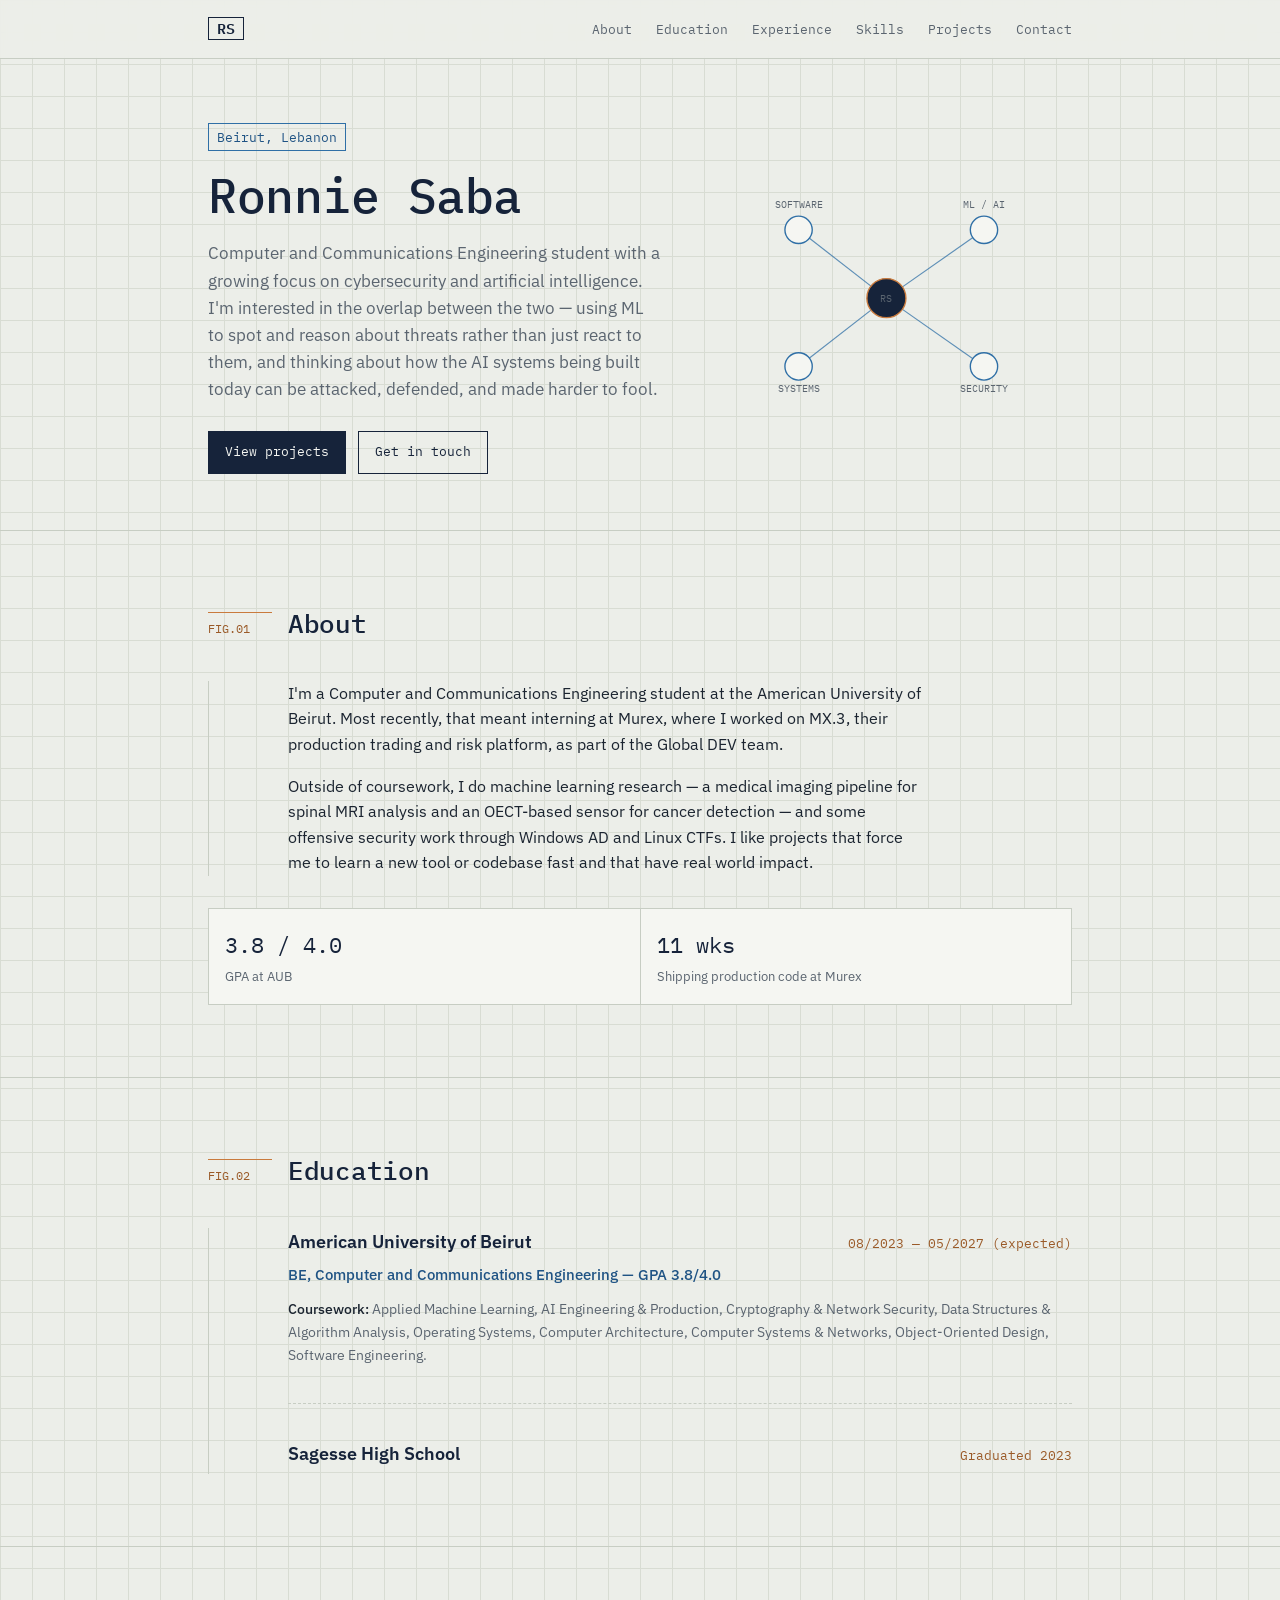
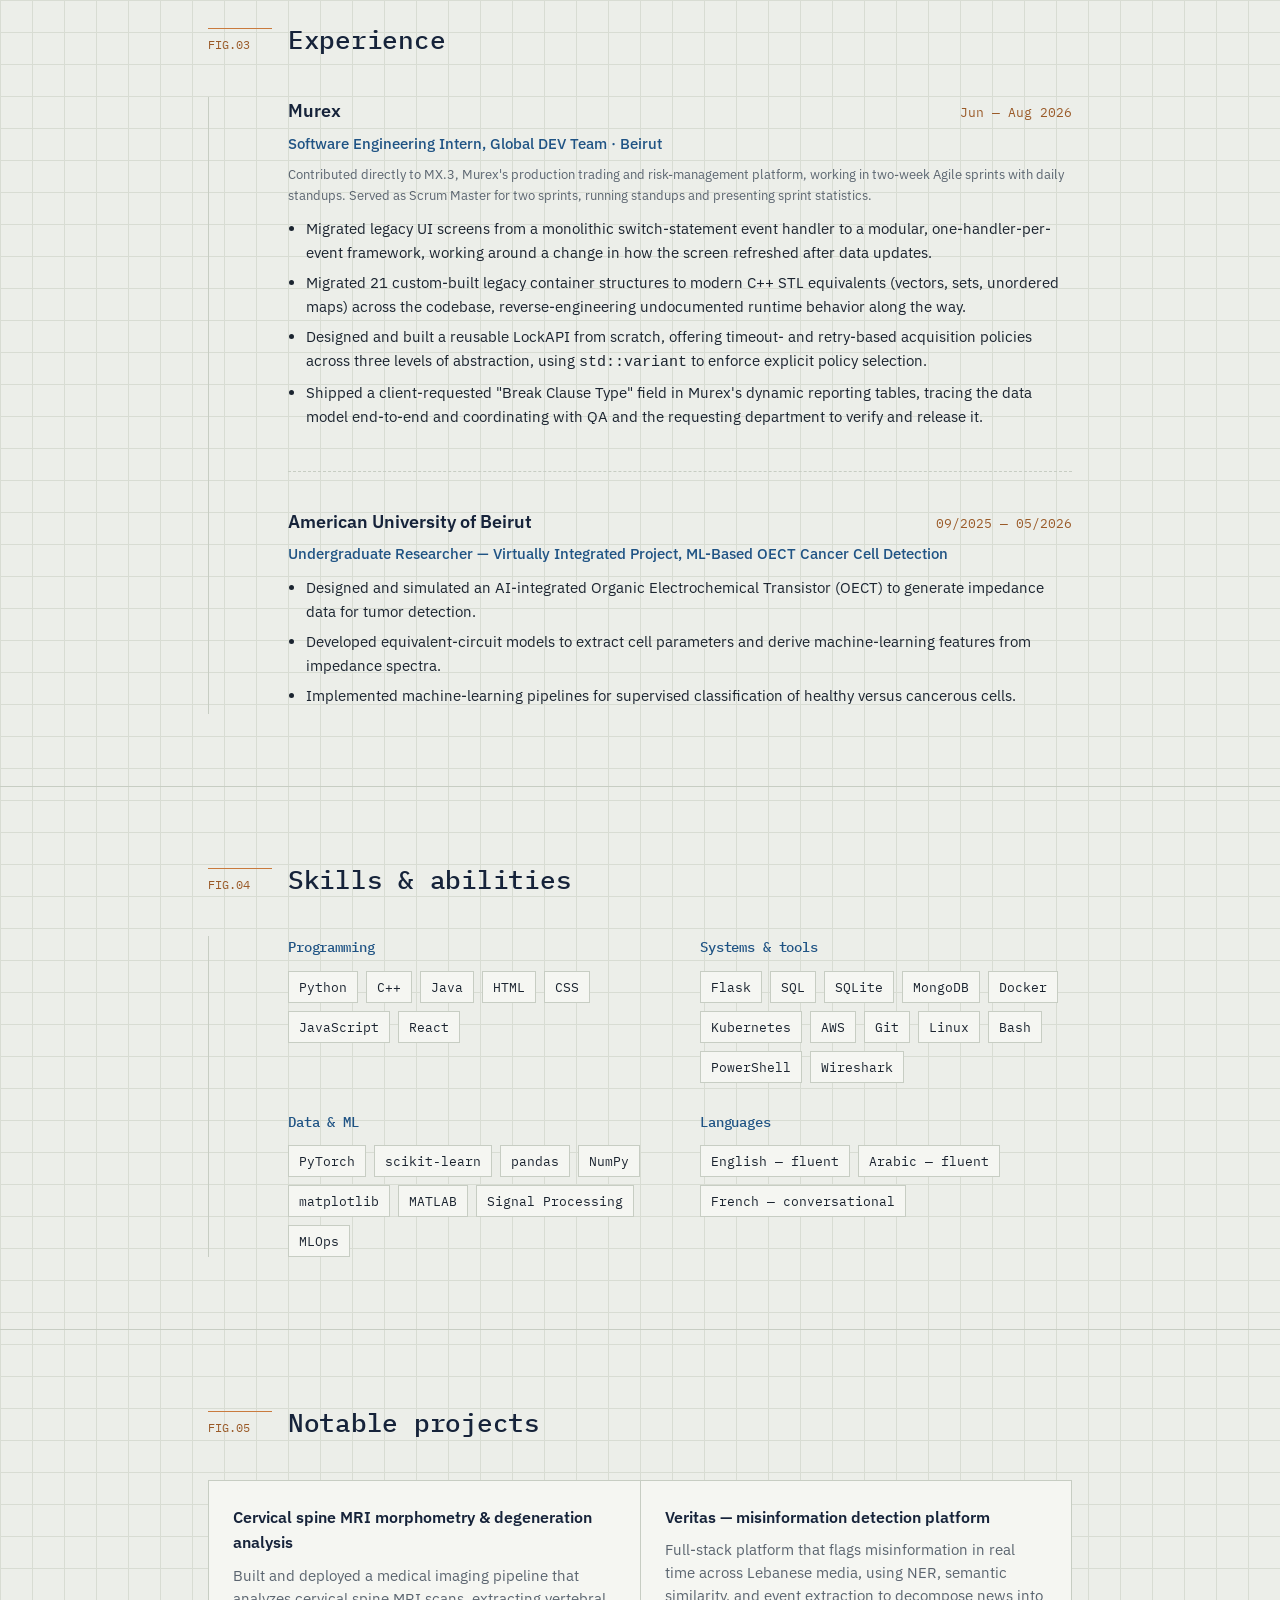
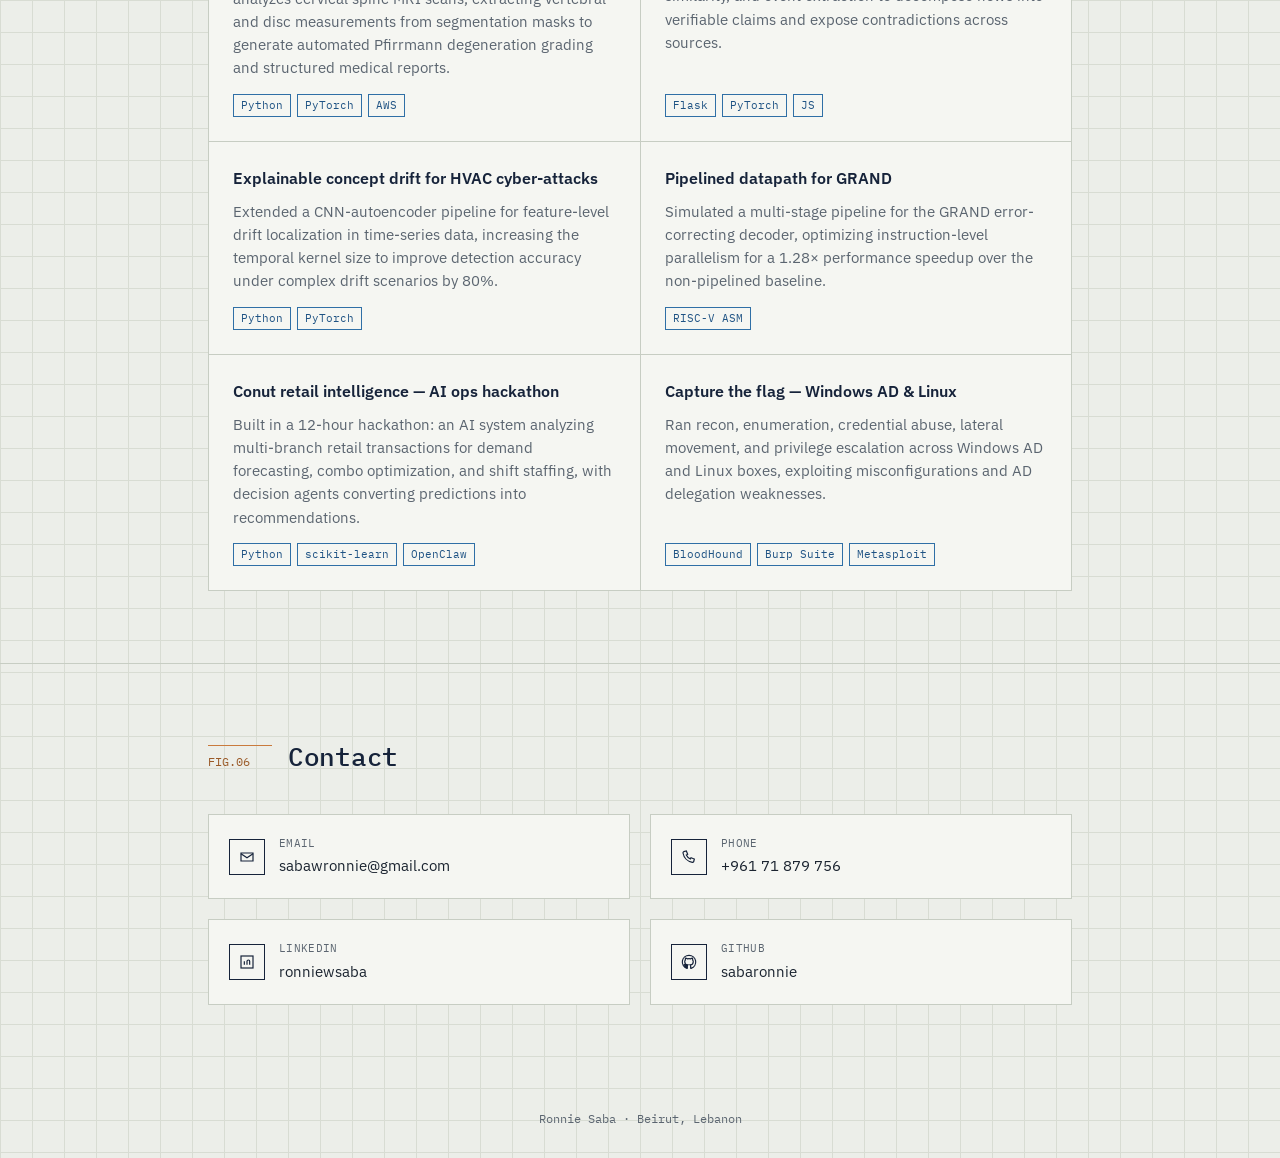
==== index.html @ cb0e7a4f "Add files via upload" ====
<!DOCTYPE html>
<html lang="en">
<head>
<meta charset="UTF-8">
<meta name="viewport" content="width=device-width, initial-scale=1.0">
<title>Ronnie Saba — Portfolio</title>
<link rel="preconnect" href="https://fonts.googleapis.com">
<link rel="preconnect" href="https://fonts.gstatic.com" crossorigin>
<link href="https://fonts.googleapis.com/css2?family=IBM+Plex+Mono:wght@400;500;600&family=IBM+Plex+Sans:wght@400;500;600&display=swap" rel="stylesheet">
<style>
  :root{
    --ink:#16233A;
    --ink-soft:#2C3A52;
    --paper:#ECEEE9;
    --paper-raised:#F5F6F2;
    --line:#C7CDC3;
    --line-soft:#D8DCD3;
    --blue:#2F6FA6;
    --blue-deep:#1F5384;
    --copper:#C97A3D;
    --copper-deep:#9A5A28;
    --text:#1B2430;
    --text-soft:#5B6570;
    --mono:'IBM Plex Mono', ui-monospace, monospace;
    --sans:'IBM Plex Sans', system-ui, sans-serif;
    --maxw:920px;
  }

  *{box-sizing:border-box;}
  html{scroll-behavior:smooth;}
  body{
    margin:0;
    background:var(--paper);
    background-image:
      linear-gradient(var(--line-soft) 1px, transparent 1px),
      linear-gradient(90deg, var(--line-soft) 1px, transparent 1px);
    background-size:32px 32px;
    color:var(--text);
    font-family:var(--sans);
    line-height:1.6;
    -webkit-font-smoothing:antialiased;
  }

  ::selection{ background:var(--copper); color:#fff; }

  a{ color:var(--blue-deep); }

  h1,h2,h3{
    font-family:var(--mono);
    font-weight:500;
    color:var(--ink);
    margin:0;
    letter-spacing:-0.01em;
  }

  p{ margin:0; color:var(--text); }

  .wrap{
    max-width:var(--maxw);
    margin:0 auto;
    padding:0 28px;
  }

  /* ---------- nav ---------- */
  nav{
    position:sticky; top:0; z-index:50;
    background:rgba(236,238,233,0.92);
    backdrop-filter:blur(6px);
    border-bottom:1px solid var(--line);
  }
  .nav-inner{
    max-width:var(--maxw);
    margin:0 auto;
    padding:16px 28px;
    display:flex;
    align-items:center;
    justify-content:space-between;
  }
  .nav-mark{
    font-family:var(--mono);
    font-weight:600;
    font-size:15px;
    color:var(--ink);
    text-decoration:none;
    border:1px solid var(--ink);
    padding:3px 8px;
    line-height:1;
  }
  .nav-links{
    display:flex;
    gap:24px;
    list-style:none;
    margin:0; padding:0;
  }
  .nav-links a{
    font-family:var(--mono);
    font-size:13px;
    text-decoration:none;
    color:var(--text-soft);
    transition:color .15s ease;
  }
  .nav-links a:hover{ color:var(--blue-deep); }
  .nav-toggle{ display:none; }

  @media (max-width:640px){
    .nav-links{ gap:14px; }
    .nav-links a{ font-size:12px; }
  }

  /* ---------- section scaffolding ---------- */
  section{
    padding:72px 0;
    border-bottom:1px solid var(--line);
    position:relative;
  }
  section:last-of-type{ border-bottom:none; }

  .section-head{
    display:grid;
    grid-template-columns:64px 1fr;
    gap:16px;
    align-items:baseline;
    margin-bottom:36px;
  }
  .section-ref{
    font-family:var(--mono);
    font-size:12px;
    color:var(--copper-deep);
    border-top:1px solid var(--copper);
    padding-top:6px;
  }
  .section-title{
    font-size:26px;
  }
  @media (max-width:600px){
    .section-head{ grid-template-columns:44px 1fr; }
    .section-title{ font-size:22px; }
  }

  .body-col{
    display:grid;
    grid-template-columns:64px 1fr;
    gap:16px;
  }
  @media (max-width:600px){
    .body-col{ grid-template-columns:44px 1fr; }
  }
  .body-col > .rail{
    border-left:1px solid var(--line);
    height:100%;
  }

  /* ---------- hero ---------- */
  .hero{
    padding:64px 0 56px;
    border-bottom:1px solid var(--line);
  }
  .hero-grid{
    display:grid;
    grid-template-columns:1.1fr 0.9fr;
    gap:40px;
    align-items:center;
  }
  @media (max-width:760px){
    .hero-grid{ grid-template-columns:1fr; }
    .hero-diagram{ order:-1; }
  }
  .eyebrow-tag{
    font-family:var(--mono);
    font-size:12.5px;
    color:var(--blue-deep);
    display:inline-block;
    border:1px solid var(--blue);
    padding:3px 8px;
    margin-bottom:18px;
  }
  .hero h1{
    font-size:clamp(32px, 5vw, 48px);
    line-height:1.12;
    margin-bottom:18px;
  }
  .hero h1 span{ color:var(--blue-deep); }
  .hero-lede{
    font-size:17px;
    color:var(--text-soft);
    max-width:46ch;
    margin-bottom:28px;
  }
  .hero-actions{
    display:flex;
    gap:12px;
    flex-wrap:wrap;
  }
  .btn{
    font-family:var(--mono);
    font-size:13px;
    text-decoration:none;
    padding:10px 16px;
    border:1px solid var(--ink);
    color:var(--ink);
    display:inline-block;
    transition:background .15s ease, color .15s ease;
  }
  .btn.primary{
    background:var(--ink);
    color:var(--paper-raised);
  }
  .btn.primary:hover{ background:var(--blue-deep); border-color:var(--blue-deep); }
  .btn:not(.primary):hover{ background:var(--ink); color:var(--paper-raised); }

  .hero-diagram{ width:100%; }
  .hero-diagram svg{ width:100%; height:auto; display:block; }

  .node-label{
    font-family:var(--mono);
    font-size:10.5px;
    fill:var(--text-soft);
  }
  .node-dot{ fill:var(--paper-raised); stroke:var(--blue); stroke-width:1.4; }
  .node-dot.core{ stroke:var(--copper); fill:var(--ink); }
  .wire{
    fill:none; stroke:var(--blue); stroke-width:1.2; opacity:.75;
    stroke-dasharray:220; stroke-dashoffset:220;
    animation:draw 1.6s ease forwards;
  }
  .wire:nth-of-type(2){ animation-delay:.15s; }
  .wire:nth-of-type(3){ animation-delay:.3s; }
  .wire:nth-of-type(4){ animation-delay:.45s; }
  @keyframes draw{ to{ stroke-dashoffset:0; } }
  @media (prefers-reduced-motion: reduce){
    .wire{ animation:none; stroke-dashoffset:0; }
  }

  /* ---------- about ---------- */
  .about-text{ max-width:64ch; }
  .about-text p + p{ margin-top:16px; }
  .about-text p{ font-size:16px; }
  .stat-strip{
    display:grid;
    grid-template-columns:repeat(2, 1fr);
    gap:1px;
    background:var(--line);
    border:1px solid var(--line);
    margin-top:32px;
  }
  .stat{
    background:var(--paper-raised);
    padding:18px 16px;
  }
  .stat-num{
    font-family:var(--mono);
    font-size:22px;
    color:var(--ink);
  }
  .stat-label{
    font-size:12.5px;
    color:var(--text-soft);
    margin-top:4px;
  }
  @media (max-width:560px){
    .stat-strip{ grid-template-columns:1fr; }
  }

  /* ---------- education / experience timeline ---------- */
  .entry{
    padding-bottom:36px;
    margin-bottom:36px;
    border-bottom:1px dashed var(--line);
  }
  .entry:last-child{ border-bottom:none; margin-bottom:0; padding-bottom:0; }
  .entry-top{
    display:flex;
    justify-content:space-between;
    align-items:baseline;
    gap:16px;
    flex-wrap:wrap;
    margin-bottom:6px;
  }
  .entry-org{ font-size:18px; font-weight:600; color:var(--ink); font-family:var(--sans); }
  .entry-date{
    font-family:var(--mono);
    font-size:12.5px;
    color:var(--copper-deep);
    white-space:nowrap;
  }
  .entry-role{
    font-size:14.5px;
    color:var(--blue-deep);
    margin-bottom:10px;
    font-weight:500;
  }
  .entry ul{
    margin:10px 0 0;
    padding-left:18px;
    color:var(--text);
  }
  .entry li{ margin-bottom:6px; font-size:15px; }
  .entry-meta{
    font-size:13px;
    color:var(--text-soft);
    margin-top:4px;
  }
  .coursework{
    margin-top:12px;
    font-size:13.5px;
    color:var(--text-soft);
    line-height:1.7;
  }
  .coursework b{ color:var(--text); font-weight:500; }

  /* ---------- skills ---------- */
  .skills-grid{
    display:grid;
    grid-template-columns:repeat(2, 1fr);
    gap:28px 40px;
  }
  @media (max-width:600px){ .skills-grid{ grid-template-columns:1fr; } }
  .skill-group h3{
    font-size:14px;
    color:var(--blue-deep);
    margin-bottom:12px;
    font-weight:500;
  }
  .chip-row{
    display:flex;
    flex-wrap:wrap;
    gap:8px;
  }
  .chip{
    font-family:var(--mono);
    font-size:12.5px;
    padding:5px 10px;
    border:1px solid var(--line);
    background:var(--paper-raised);
    color:var(--text);
  }

  /* ---------- projects ---------- */
  .proj-grid{
    display:grid;
    grid-template-columns:repeat(2, 1fr);
    gap:1px;
    background:var(--line);
    border:1px solid var(--line);
  }
  @media (max-width:700px){ .proj-grid{ grid-template-columns:1fr; } }
  .proj-card{
    background:var(--paper-raised);
    padding:24px;
    display:flex;
    flex-direction:column;
  }
  .proj-title{
    font-size:16px;
    font-weight:600;
    color:var(--ink);
    margin-bottom:8px;
  }
  .proj-desc{
    font-size:14.5px;
    color:var(--text-soft);
    flex:1;
    margin-bottom:14px;
  }
  .proj-tags{
    display:flex;
    flex-wrap:wrap;
    gap:6px;
  }
  .proj-tag{
    font-family:var(--mono);
    font-size:11px;
    color:var(--blue-deep);
    border:1px solid var(--blue);
    padding:2px 7px;
  }

  /* ---------- contact ---------- */
  .contact-grid{
    display:grid;
    grid-template-columns:1fr 1fr;
    gap:20px;
  }
  @media (max-width:600px){ .contact-grid{ grid-template-columns:1fr; } }
  .contact-card{
    border:1px solid var(--line);
    background:var(--paper-raised);
    padding:20px;
    display:flex;
    align-items:center;
    gap:14px;
    text-decoration:none;
    color:var(--text);
    transition:border-color .15s ease;
  }
  .contact-card:hover{ border-color:var(--blue); }
  .contact-icon{
    width:36px; height:36px;
    flex-shrink:0;
    display:flex; align-items:center; justify-content:center;
    border:1px solid var(--ink);
    color:var(--ink);
  }
  .contact-label{
    font-family:var(--mono);
    font-size:11px;
    color:var(--text-soft);
    text-transform:uppercase;
    letter-spacing:.03em;
  }
  .contact-value{ font-size:15px; margin-top:2px; }

  footer{
    padding:32px 0;
    text-align:center;
  }
  footer p{
    font-family:var(--mono);
    font-size:12px;
    color:var(--text-soft);
  }
</style>
</head>
<body>

<nav>
  <div class="nav-inner">
    <a href="#top" class="nav-mark">RS</a>
    <ul class="nav-links">
      <li><a href="#about">About</a></li>
      <li><a href="#education">Education</a></li>
      <li><a href="#experience">Experience</a></li>
      <li><a href="#skills">Skills</a></li>
      <li><a href="#projects">Projects</a></li>
      <li><a href="#contact">Contact</a></li>
    </ul>
  </div>
</nav>

<div id="top"></div>

<header class="hero">
  <div class="wrap hero-grid">
    <div>
      <span class="eyebrow-tag">Beirut, Lebanon</span>
      <h1>Ronnie Saba</h1>
      <p class="hero-lede">Computer and Communications Engineering student with a growing focus on cybersecurity and artificial intelligence. I'm interested in the overlap between the two — using ML to spot and reason about threats rather than just react to them, and thinking about how the AI systems being built today can be attacked, defended, and made harder to fool.</p>
      <div class="hero-actions">
        <a href="#projects" class="btn primary">View projects</a>
        <a href="#contact" class="btn">Get in touch</a>
      </div>
    </div>
    <div class="hero-diagram">
      <svg viewBox="0 0 380 320" role="img" aria-label="Schematic diagram connecting Ronnie's core disciplines: software, systems, machine learning, and security">
        <path class="wire" d="M190,160 L100,90"/>
        <path class="wire" d="M190,160 L290,90"/>
        <path class="wire" d="M190,160 L100,230"/>
        <path class="wire" d="M190,160 L290,230"/>
        <circle class="node-dot core" cx="190" cy="160" r="20"/>
        <text x="190" y="164" text-anchor="middle" class="node-label" fill="#F5F6F2" font-size="11">RS</text>
        <circle class="node-dot" cx="100" cy="90" r="14"/>
        <text x="100" y="68" text-anchor="middle" class="node-label">SOFTWARE</text>
        <circle class="node-dot" cx="290" cy="90" r="14"/>
        <text x="290" y="68" text-anchor="middle" class="node-label">ML / AI</text>
        <circle class="node-dot" cx="100" cy="230" r="14"/>
        <text x="100" y="256" text-anchor="middle" class="node-label">SYSTEMS</text>
        <circle class="node-dot" cx="290" cy="230" r="14"/>
        <text x="290" y="256" text-anchor="middle" class="node-label">SECURITY</text>
      </svg>
    </div>
  </div>
</header>

<section id="about">
  <div class="wrap">
    <div class="section-head">
      <span class="section-ref">FIG.01</span>
      <h2 class="section-title">About</h2>
    </div>
    <div class="body-col">
      <div class="rail"></div>
      <div class="about-text">
        <p>I'm a Computer and Communications Engineering student at the American University of Beirut. Most recently, that meant interning at Murex, where I worked on MX.3, their production trading and risk platform, as part of the Global DEV team.</p>
        <p>Outside of coursework, I do machine learning research — a medical imaging pipeline for spinal MRI analysis and an OECT-based sensor for cancer detection — and some offensive security work through Windows AD and Linux CTFs. I like projects that force me to learn a new tool or codebase fast and that have real world impact.</p>
      </div>
    </div>
    <div class="stat-strip">
      <div class="stat">
        <div class="stat-num">3.8 / 4.0</div>
        <div class="stat-label">GPA at AUB</div>
      </div>
      <div class="stat">
        <div class="stat-num">11 wks</div>
        <div class="stat-label">Shipping production code at Murex</div>
      </div>
    </div>
  </div>
</section>

<section id="education">
  <div class="wrap">
    <div class="section-head">
      <span class="section-ref">FIG.02</span>
      <h2 class="section-title">Education</h2>
    </div>
    <div class="body-col">
      <div class="rail"></div>
      <div>
        <div class="entry">
          <div class="entry-top">
            <span class="entry-org">American University of Beirut</span>
            <span class="entry-date">08/2023 — 05/2027 (expected)</span>
          </div>
          <div class="entry-role">BE, Computer and Communications Engineering — GPA 3.8/4.0</div>
          <div class="coursework"><b>Coursework:</b> Applied Machine Learning, AI Engineering &amp; Production, Cryptography &amp; Network Security, Data Structures &amp; Algorithm Analysis, Operating Systems, Computer Architecture, Computer Systems &amp; Networks, Object-Oriented Design, Software Engineering.</div>
        </div>
        <div class="entry">
          <div class="entry-top">
            <span class="entry-org">Sagesse High School</span>
            <span class="entry-date">Graduated 2023</span>
          </div>
        </div>
      </div>
    </div>
  </div>
</section>

<section id="experience">
  <div class="wrap">
    <div class="section-head">
      <span class="section-ref">FIG.03</span>
      <h2 class="section-title">Experience</h2>
    </div>
    <div class="body-col">
      <div class="rail"></div>
      <div>

        <div class="entry">
          <div class="entry-top">
            <span class="entry-org">Murex</span>
            <span class="entry-date">Jun — Aug 2026</span>
          </div>
          <div class="entry-role">Software Engineering Intern, Global DEV Team · Beirut</div>
          <p class="entry-meta">Contributed directly to MX.3, Murex's production trading and risk-management platform, working in two-week Agile sprints with daily standups. Served as Scrum Master for two sprints, running standups and presenting sprint statistics.</p>
          <ul>
            <li>Migrated legacy UI screens from a monolithic switch-statement event handler to a modular, one-handler-per-event framework, working around a change in how the screen refreshed after data updates.</li>
            <li>Migrated 21 custom-built legacy container structures to modern C++ STL equivalents (vectors, sets, unordered maps) across the codebase, reverse-engineering undocumented runtime behavior along the way.</li>
            <li>Designed and built a reusable LockAPI from scratch, offering timeout- and retry-based acquisition policies across three levels of abstraction, using <code>std::variant</code> to enforce explicit policy selection.</li>
            <li>Shipped a client-requested "Break Clause Type" field in Murex's dynamic reporting tables, tracing the data model end-to-end and coordinating with QA and the requesting department to verify and release it.</li>
          </ul>
        </div>

        <div class="entry">
          <div class="entry-top">
            <span class="entry-org">American University of Beirut</span>
            <span class="entry-date">09/2025 — 05/2026</span>
          </div>
          <div class="entry-role">Undergraduate Researcher — Virtually Integrated Project, ML-Based OECT Cancer Cell Detection</div>
          <ul>
            <li>Designed and simulated an AI-integrated Organic Electrochemical Transistor (OECT) to generate impedance data for tumor detection.</li>
            <li>Developed equivalent-circuit models to extract cell parameters and derive machine-learning features from impedance spectra.</li>
            <li>Implemented machine-learning pipelines for supervised classification of healthy versus cancerous cells.</li>
          </ul>
        </div>

      </div>
    </div>
  </div>
</section>

<section id="skills">
  <div class="wrap">
    <div class="section-head">
      <span class="section-ref">FIG.04</span>
      <h2 class="section-title">Skills &amp; abilities</h2>
    </div>
    <div class="body-col">
      <div class="rail"></div>
      <div class="skills-grid">
        <div class="skill-group">
          <h3>Programming</h3>
          <div class="chip-row">
            <span class="chip">Python</span><span class="chip">C++</span><span class="chip">Java</span>
            <span class="chip">HTML</span><span class="chip">CSS</span><span class="chip">JavaScript</span><span class="chip">React</span>
          </div>
        </div>
        <div class="skill-group">
          <h3>Systems &amp; tools</h3>
          <div class="chip-row">
            <span class="chip">Flask</span><span class="chip">SQL</span><span class="chip">SQLite</span><span class="chip">MongoDB</span>
            <span class="chip">Docker</span><span class="chip">Kubernetes</span><span class="chip">AWS</span><span class="chip">Git</span>
            <span class="chip">Linux</span><span class="chip">Bash</span><span class="chip">PowerShell</span><span class="chip">Wireshark</span>
          </div>
        </div>
        <div class="skill-group">
          <h3>Data &amp; ML</h3>
          <div class="chip-row">
            <span class="chip">PyTorch</span><span class="chip">scikit-learn</span><span class="chip">pandas</span>
            <span class="chip">NumPy</span><span class="chip">matplotlib</span><span class="chip">MATLAB</span>
            <span class="chip">Signal Processing</span><span class="chip">MLOps</span>
          </div>
        </div>
        <div class="skill-group">
          <h3>Languages</h3>
          <div class="chip-row">
            <span class="chip">English — fluent</span><span class="chip">Arabic — fluent</span><span class="chip">French — conversational</span>
          </div>
        </div>
      </div>
    </div>
  </div>
</section>

<section id="projects">
  <div class="wrap">
    <div class="section-head">
      <span class="section-ref">FIG.05</span>
      <h2 class="section-title">Notable projects</h2>
    </div>
    <div class="proj-grid">
      <div class="proj-card">
        <div class="proj-title">Cervical spine MRI morphometry &amp; degeneration analysis</div>
        <p class="proj-desc">Built and deployed a medical imaging pipeline that analyzes cervical spine MRI scans, extracting vertebral and disc measurements from segmentation masks to generate automated Pfirrmann degeneration grading and structured medical reports.</p>
        <div class="proj-tags"><span class="proj-tag">Python</span><span class="proj-tag">PyTorch</span><span class="proj-tag">AWS</span></div>
      </div>
      <div class="proj-card">
        <div class="proj-title">Veritas — misinformation detection platform</div>
        <p class="proj-desc">Full-stack platform that flags misinformation in real time across Lebanese media, using NER, semantic similarity, and event extraction to decompose news into verifiable claims and expose contradictions across sources.</p>
        <div class="proj-tags"><span class="proj-tag">Flask</span><span class="proj-tag">PyTorch</span><span class="proj-tag">JS</span></div>
      </div>
      <div class="proj-card">
        <div class="proj-title">Explainable concept drift for HVAC cyber-attacks</div>
        <p class="proj-desc">Extended a CNN-autoencoder pipeline for feature-level drift localization in time-series data, increasing the temporal kernel size to improve detection accuracy under complex drift scenarios by 80%.</p>
        <div class="proj-tags"><span class="proj-tag">Python</span><span class="proj-tag">PyTorch</span></div>
      </div>
      <div class="proj-card">
        <div class="proj-title">Pipelined datapath for GRAND</div>
        <p class="proj-desc">Simulated a multi-stage pipeline for the GRAND error-correcting decoder, optimizing instruction-level parallelism for a 1.28× performance speedup over the non-pipelined baseline.</p>
        <div class="proj-tags"><span class="proj-tag">RISC-V ASM</span></div>
      </div>
      <div class="proj-card">
        <div class="proj-title">Conut retail intelligence — AI ops hackathon</div>
        <p class="proj-desc">Built in a 12-hour hackathon: an AI system analyzing multi-branch retail transactions for demand forecasting, combo optimization, and shift staffing, with decision agents converting predictions into recommendations.</p>
        <div class="proj-tags"><span class="proj-tag">Python</span><span class="proj-tag">scikit-learn</span><span class="proj-tag">OpenClaw</span></div>
      </div>
      <div class="proj-card">
        <div class="proj-title">Capture the flag — Windows AD &amp; Linux</div>
        <p class="proj-desc">Ran recon, enumeration, credential abuse, lateral movement, and privilege escalation across Windows AD and Linux boxes, exploiting misconfigurations and AD delegation weaknesses.</p>
        <div class="proj-tags"><span class="proj-tag">BloodHound</span><span class="proj-tag">Burp Suite</span><span class="proj-tag">Metasploit</span></div>
      </div>
    </div>
  </div>
</section>

<section id="contact">
  <div class="wrap">
    <div class="section-head">
      <span class="section-ref">FIG.06</span>
      <h2 class="section-title">Contact</h2>
    </div>
    <div class="contact-grid">
      <a class="contact-card" href="mailto:sabawronnie@gmail.com">
        <div class="contact-icon">
          <svg width="16" height="16" viewBox="0 0 24 24" fill="none" stroke="currentColor" stroke-width="1.8"><path d="M3 6h18v12H3z"/><path d="M3 7l9 6 9-6"/></svg>
        </div>
        <div>
          <div class="contact-label">Email</div>
          <div class="contact-value">sabawronnie@gmail.com</div>
        </div>
      </a>
      <a class="contact-card" href="tel:+96171879756">
        <div class="contact-icon">
          <svg width="16" height="16" viewBox="0 0 24 24" fill="none" stroke="currentColor" stroke-width="1.8"><path d="M4 4l4-1 2 5-2 1a12 12 0 006 6l1-2 5 2-1 4a2 2 0 01-2 1A17 17 0 013 6a2 2 0 011-2z"/></svg>
        </div>
        <div>
          <div class="contact-label">Phone</div>
          <div class="contact-value">+961 71 879 756</div>
        </div>
      </a>
      <a class="contact-card" href="https://linkedin.com/in/ronniewsaba" target="_blank" rel="noopener">
        <div class="contact-icon">
          <svg width="16" height="16" viewBox="0 0 24 24" fill="none" stroke="currentColor" stroke-width="1.8"><rect x="3" y="3" width="18" height="18"/><path d="M8 11v5M8 8v.01M12 16v-5M12 11c0-1.2 1-2 2.3-2 1.3 0 1.7 1 1.7 2v5"/></svg>
        </div>
        <div>
          <div class="contact-label">LinkedIn</div>
          <div class="contact-value">ronniewsaba</div>
        </div>
      </a>
      <a class="contact-card" href="https://github.com/sabaronnie" target="_blank" rel="noopener">
        <div class="contact-icon">
          <svg width="16" height="16" viewBox="0 0 24 24" fill="none" stroke="currentColor" stroke-width="1.8"><path d="M12 2a10 10 0 00-3.16 19.5c.5.1.68-.22.68-.48v-1.7c-2.78.6-3.37-1.35-3.37-1.35-.46-1.15-1.11-1.46-1.11-1.46-.9-.62.07-.6.07-.6 1 .07 1.53 1.03 1.53 1.03.9 1.52 2.34 1.08 2.91.83.09-.65.35-1.08.63-1.33-2.22-.25-4.56-1.11-4.56-4.93 0-1.09.39-1.98 1.03-2.68-.1-.25-.45-1.27.1-2.65 0 0 .84-.27 2.75 1.02a9.6 9.6 0 015 0c1.9-1.3 2.75-1.02 2.75-1.02.55 1.38.2 2.4.1 2.65.64.7 1.03 1.59 1.03 2.68 0 3.83-2.34 4.68-4.57 4.92.36.31.68.92.68 1.85v2.74c0 .27.18.58.69.48A10 10 0 0012 2z"/></svg>
        </div>
        <div>
          <div class="contact-label">GitHub</div>
          <div class="contact-value">sabaronnie</div>
        </div>
      </a>
    </div>
  </div>
</section>

<footer>
  <p>Ronnie Saba · Beirut, Lebanon</p>
</footer>

</body>
</html>
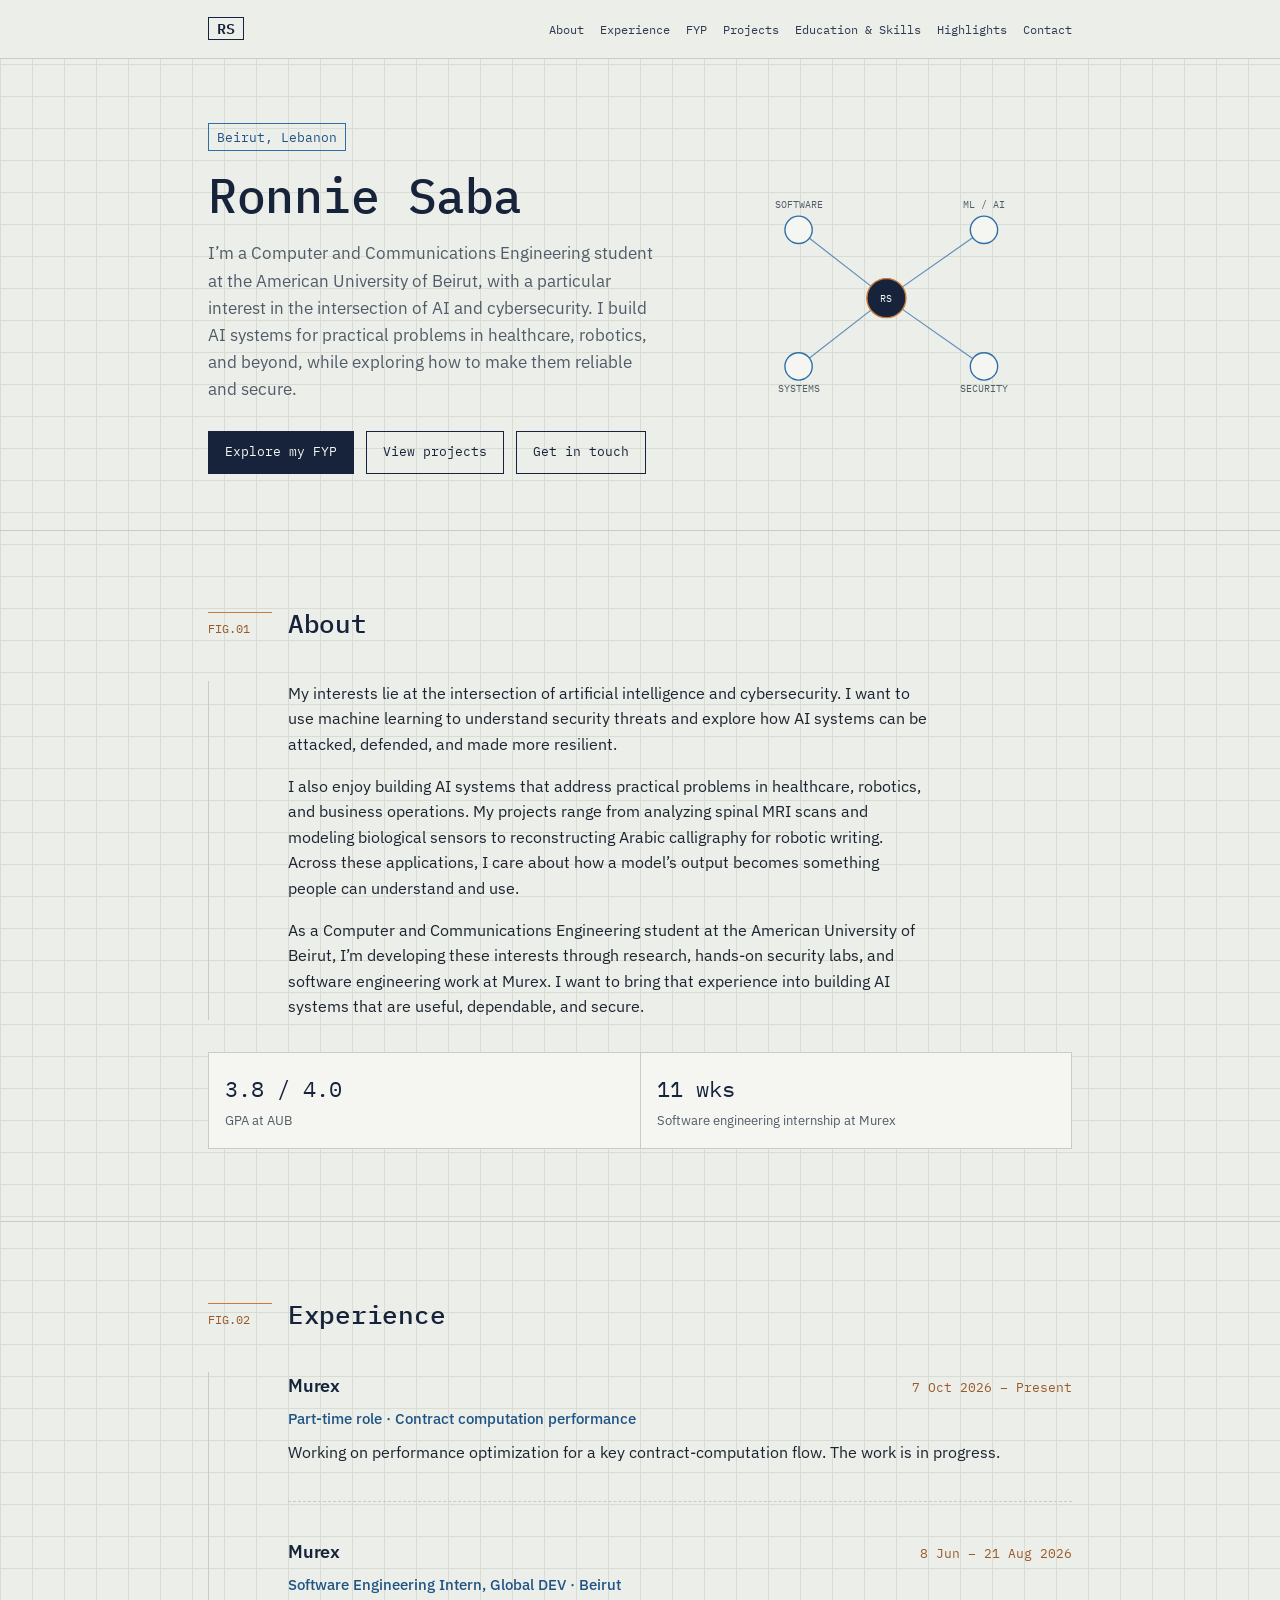
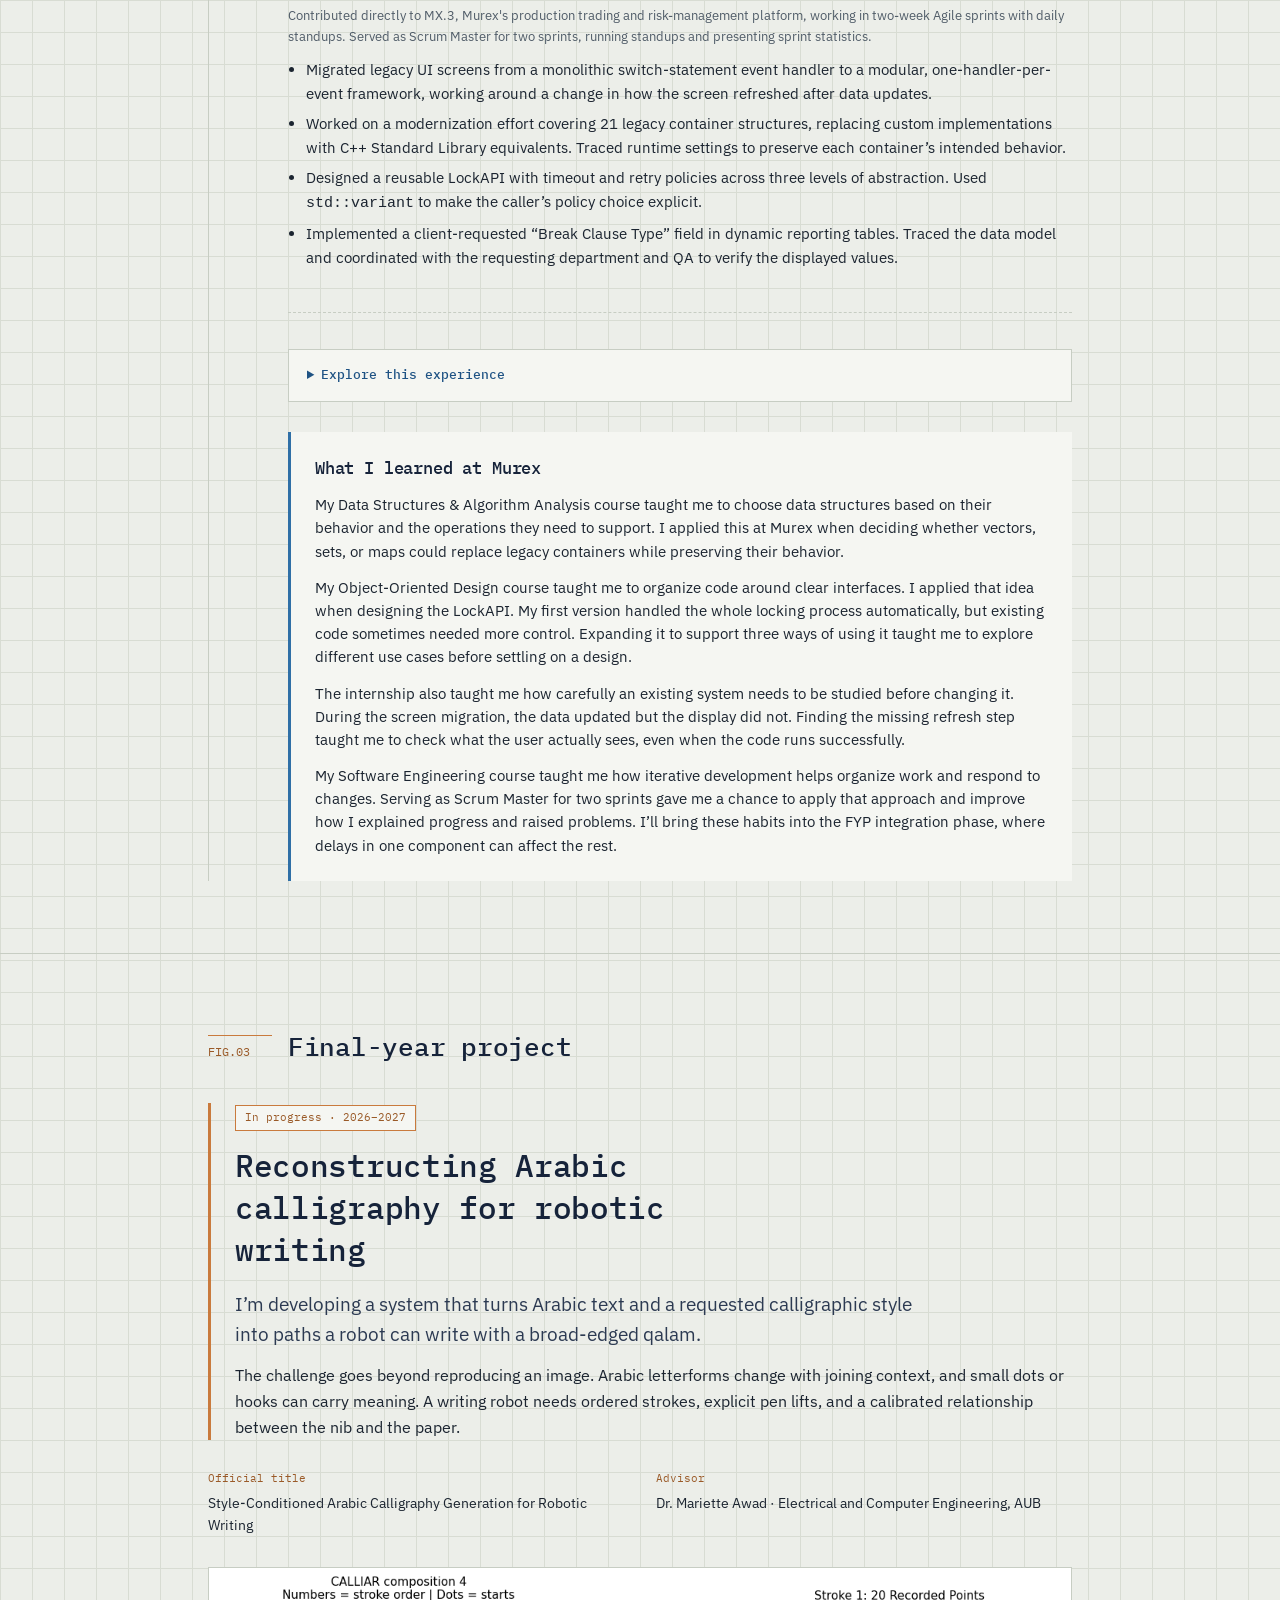
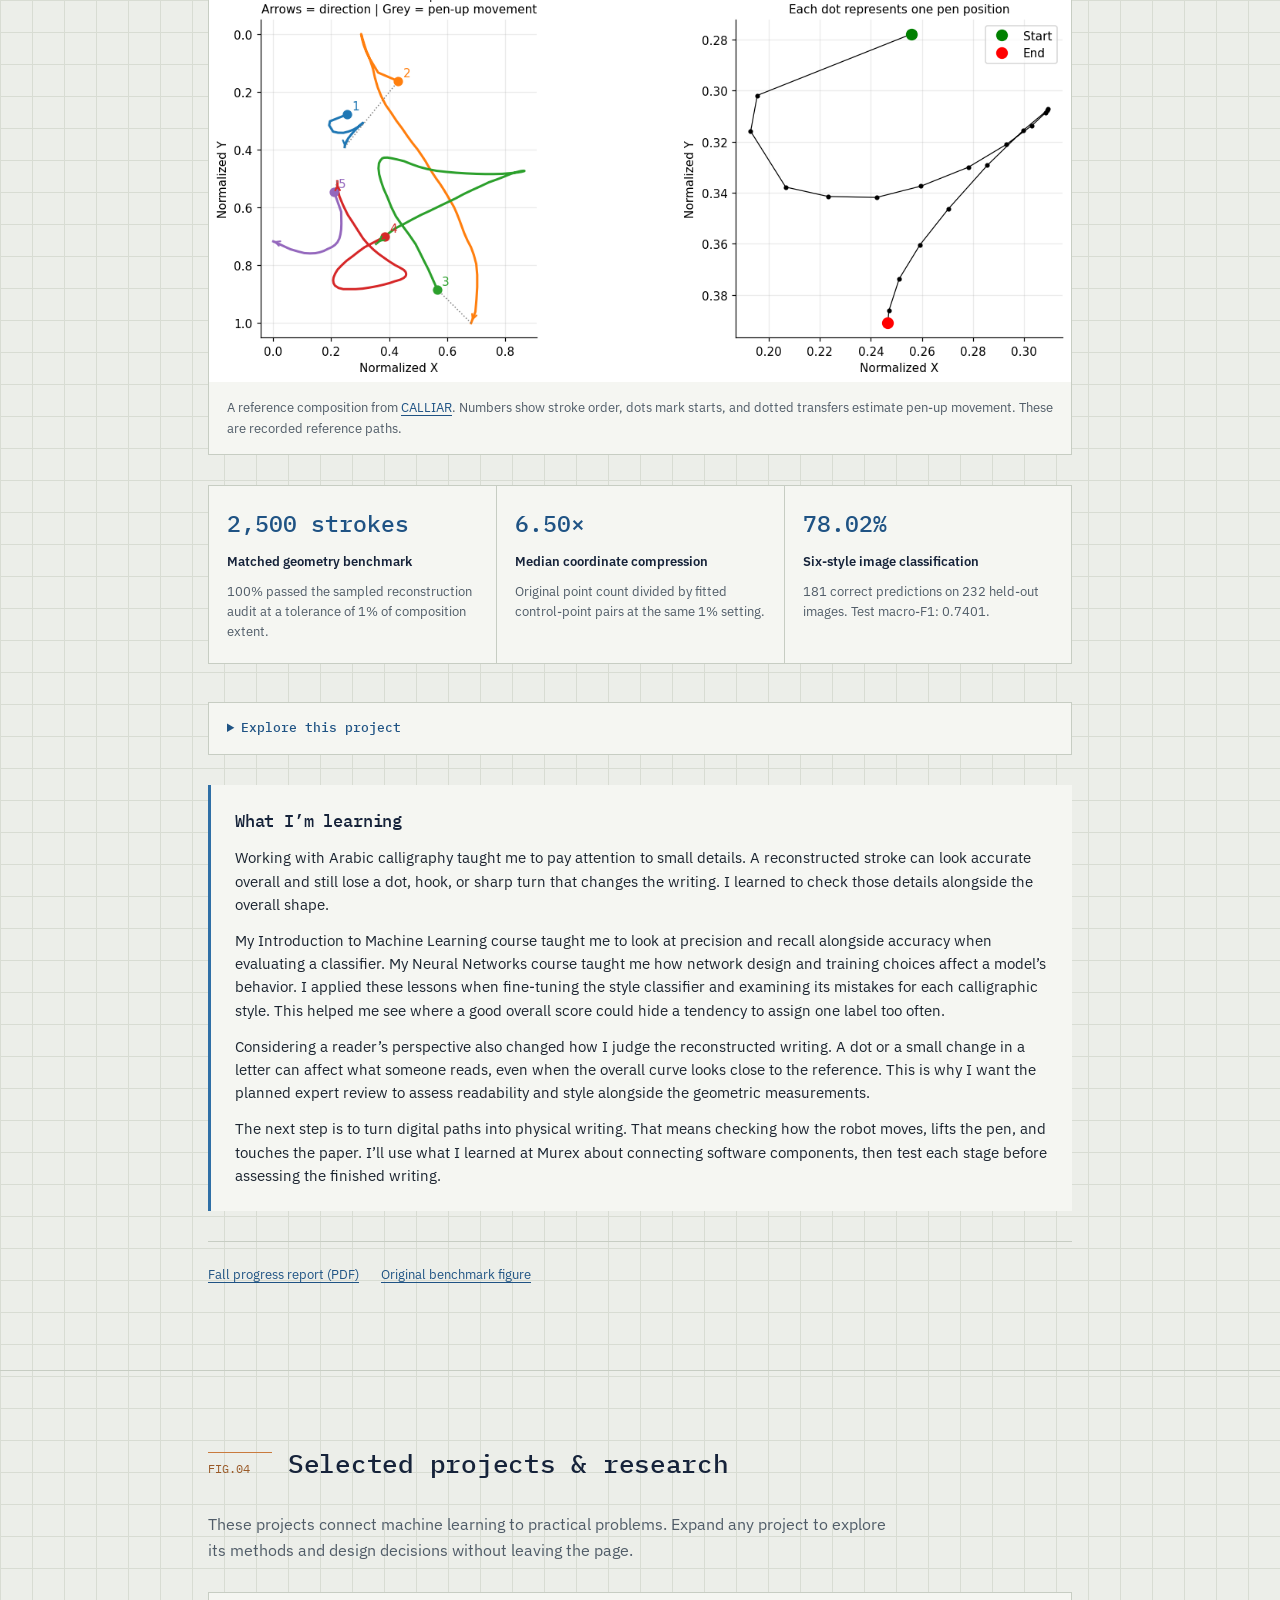
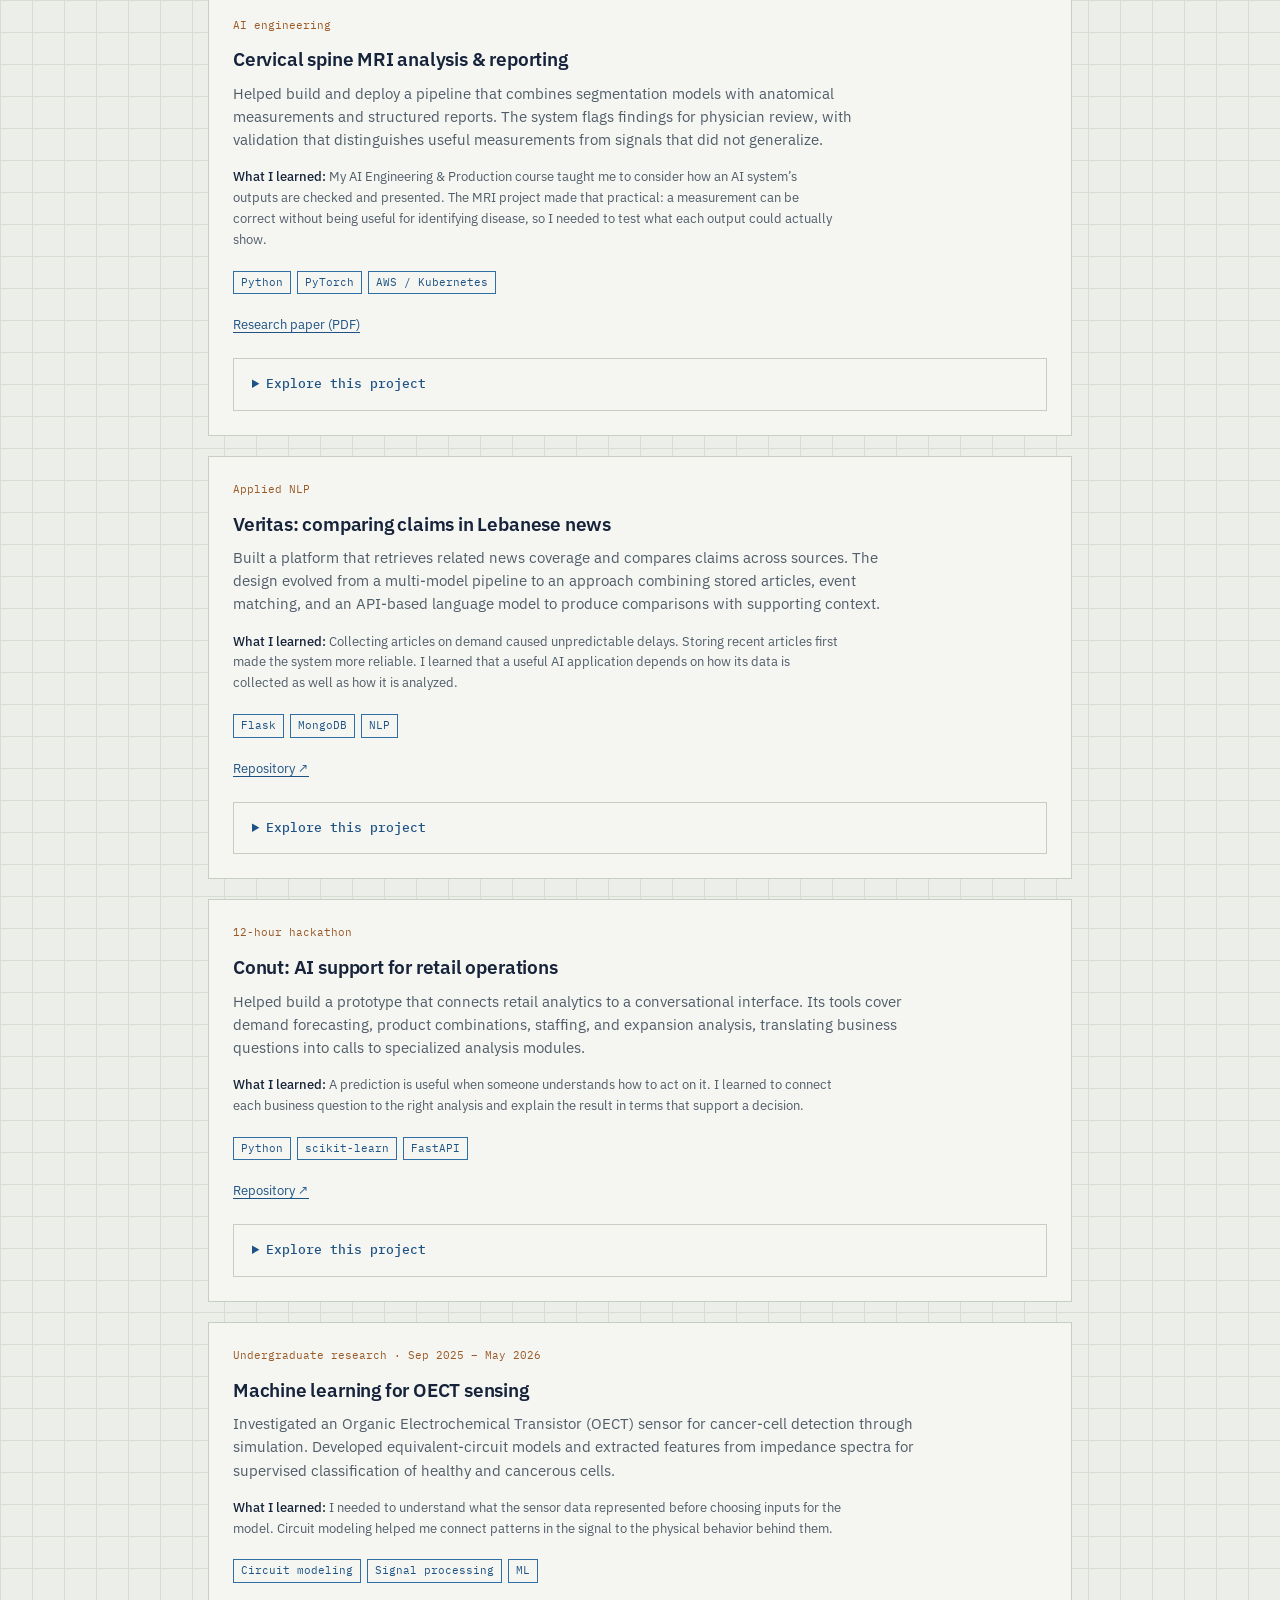
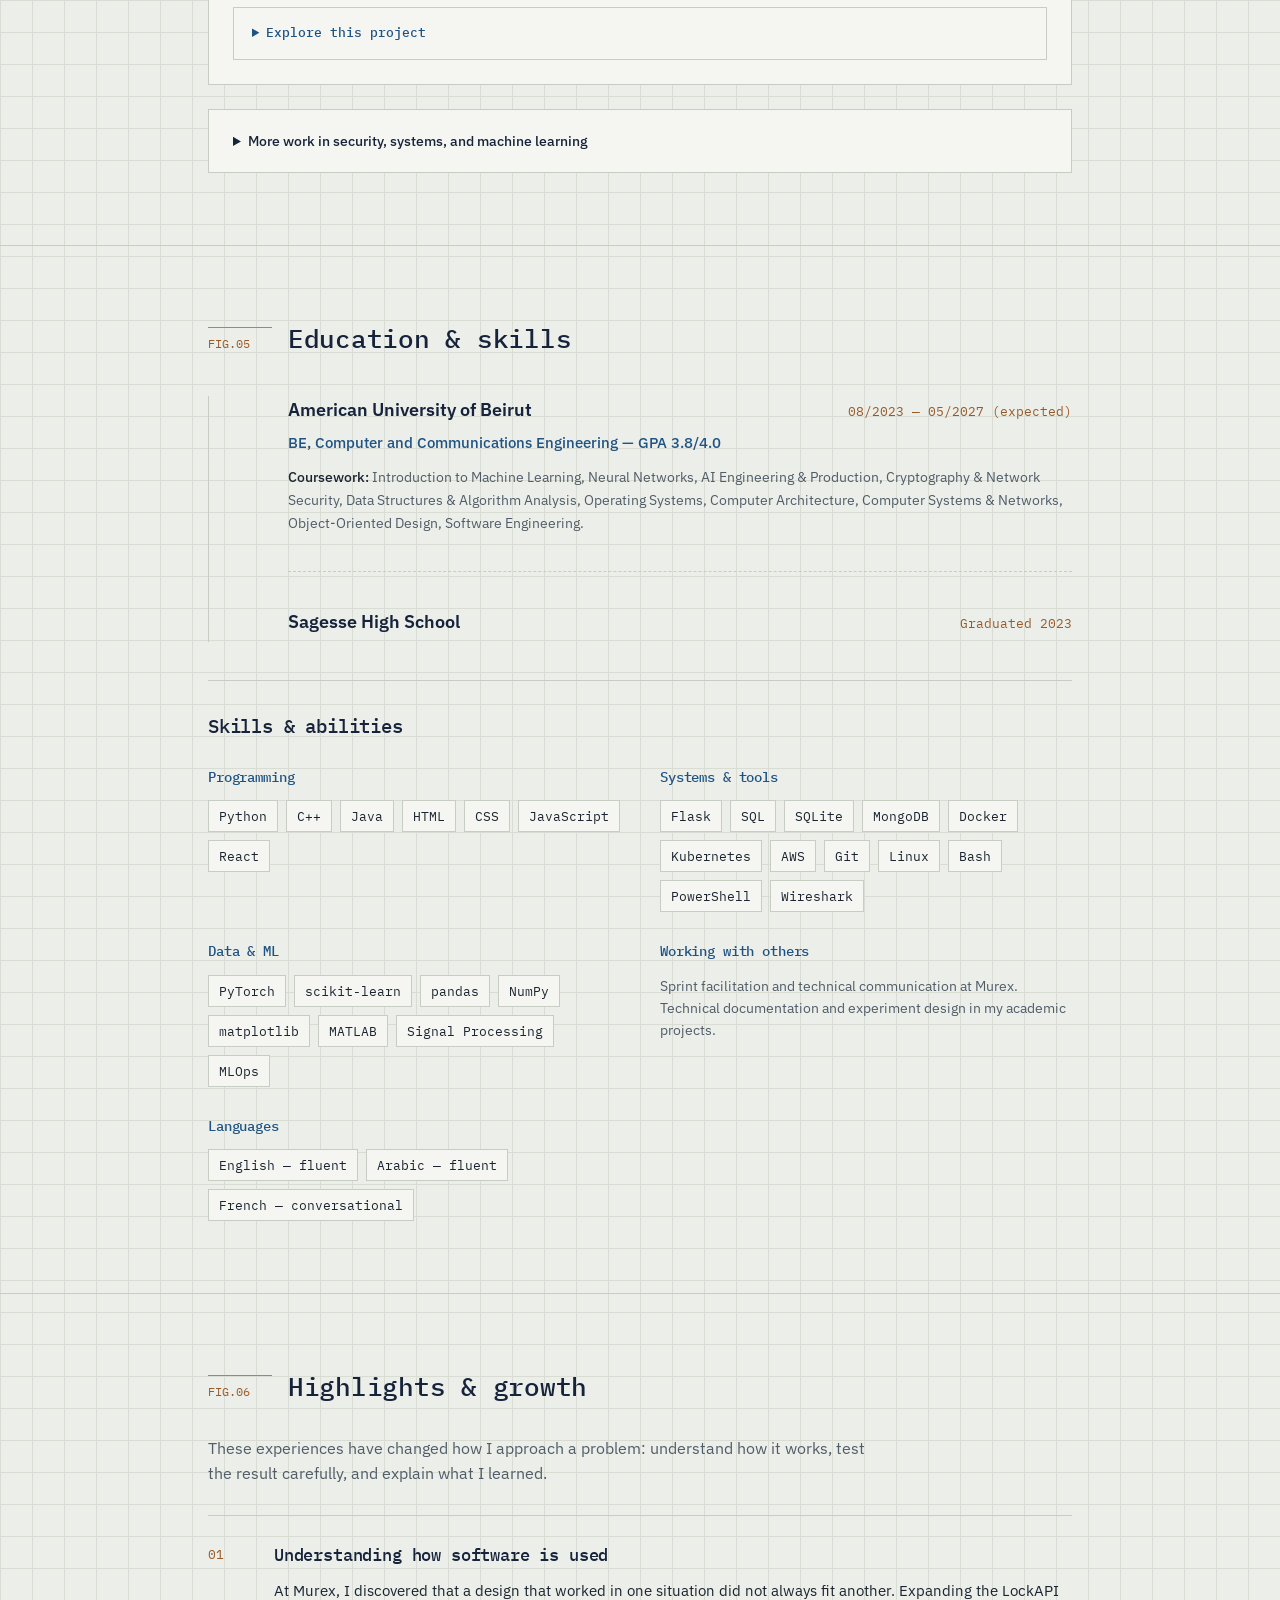
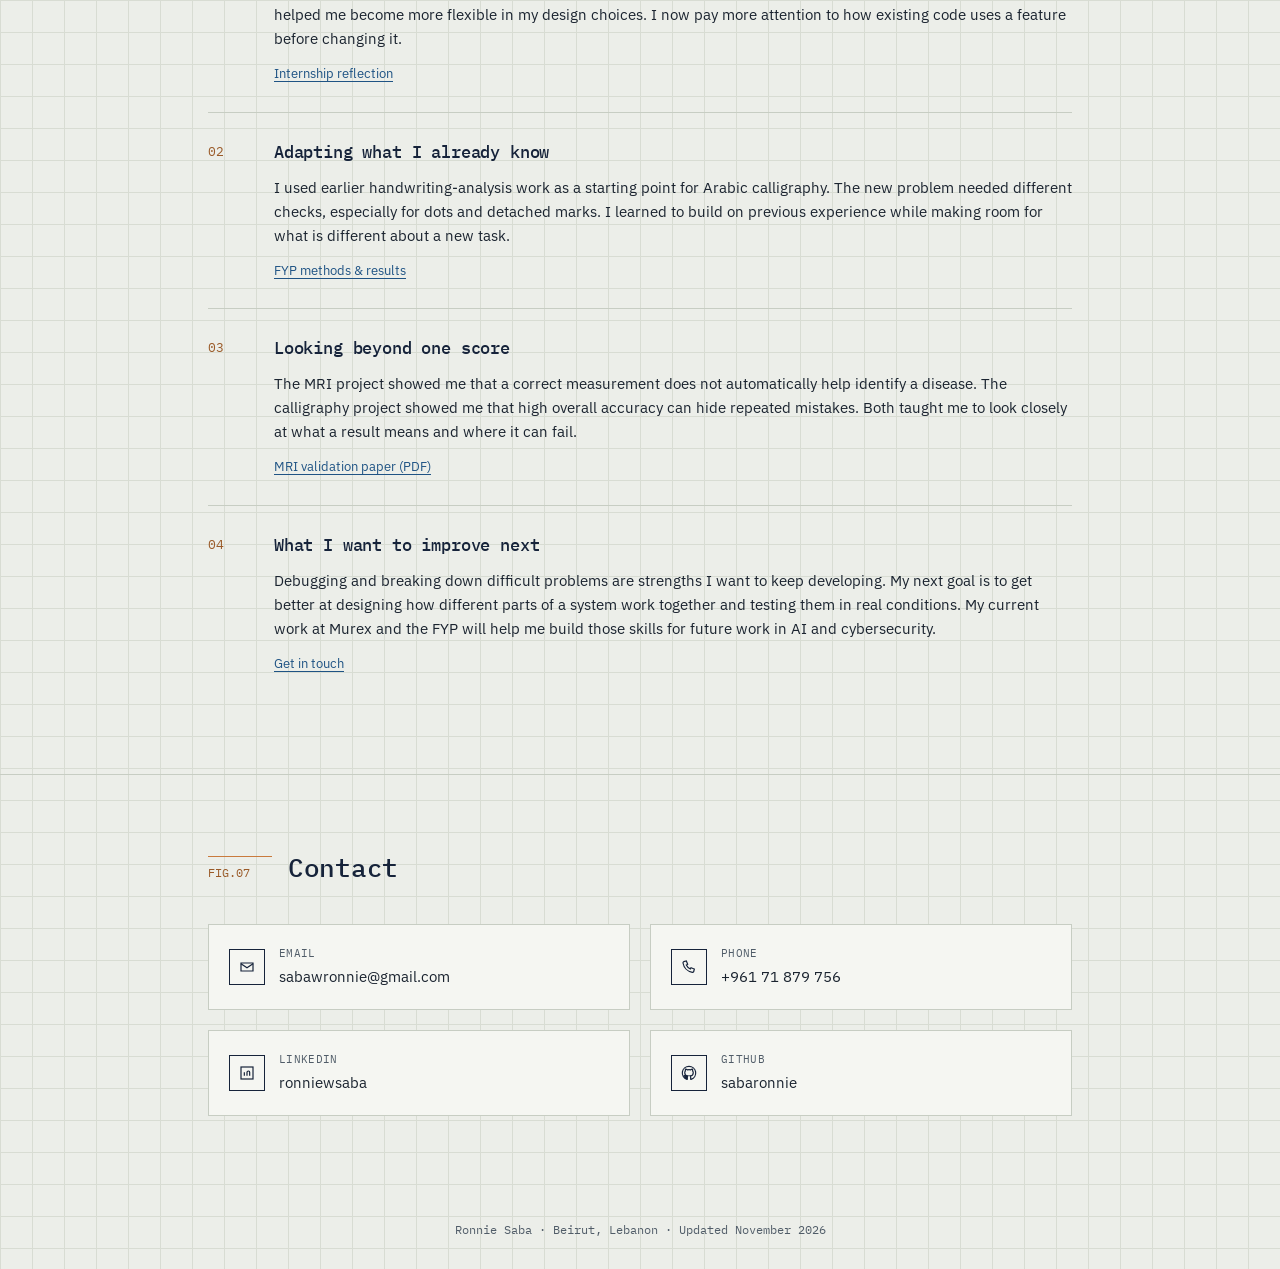
==== commit d357dd94: "Updated Portfolio for EECE501" ====
--- a/index.html
+++ b/index.html
@@ -3,435 +3,30 @@
 <head>
 <meta charset="UTF-8">
 <meta name="viewport" content="width=device-width, initial-scale=1.0">
-<title>Ronnie Saba — Portfolio</title>
+<title>Ronnie Saba | Computer Engineering Portfolio</title>
+<meta name="description" content="Ronnie Saba’s engineering portfolio: Arabic calligraphy robotics, machine learning, software engineering at Murex, and reflections on learning at AUB.">
+<meta name="theme-color" content="#16233A">
 <link rel="preconnect" href="https://fonts.googleapis.com">
 <link rel="preconnect" href="https://fonts.gstatic.com" crossorigin>
 <link href="https://fonts.googleapis.com/css2?family=IBM+Plex+Mono:wght@400;500;600&family=IBM+Plex+Sans:wght@400;500;600&display=swap" rel="stylesheet">
-<style>
-  :root{
-    --ink:#16233A;
-    --ink-soft:#2C3A52;
-    --paper:#ECEEE9;
-    --paper-raised:#F5F6F2;
-    --line:#C7CDC3;
-    --line-soft:#D8DCD3;
-    --blue:#2F6FA6;
-    --blue-deep:#1F5384;
-    --copper:#C97A3D;
-    --copper-deep:#9A5A28;
-    --text:#1B2430;
-    --text-soft:#5B6570;
-    --mono:'IBM Plex Mono', ui-monospace, monospace;
-    --sans:'IBM Plex Sans', system-ui, sans-serif;
-    --maxw:920px;
-  }
-
-  *{box-sizing:border-box;}
-  html{scroll-behavior:smooth;}
-  body{
-    margin:0;
-    background:var(--paper);
-    background-image:
-      linear-gradient(var(--line-soft) 1px, transparent 1px),
-      linear-gradient(90deg, var(--line-soft) 1px, transparent 1px);
-    background-size:32px 32px;
-    color:var(--text);
-    font-family:var(--sans);
-    line-height:1.6;
-    -webkit-font-smoothing:antialiased;
-  }
-
-  ::selection{ background:var(--copper); color:#fff; }
-
-  a{ color:var(--blue-deep); }
-
-  h1,h2,h3{
-    font-family:var(--mono);
-    font-weight:500;
-    color:var(--ink);
-    margin:0;
-    letter-spacing:-0.01em;
-  }
-
-  p{ margin:0; color:var(--text); }
-
-  .wrap{
-    max-width:var(--maxw);
-    margin:0 auto;
-    padding:0 28px;
-  }
-
-  /* ---------- nav ---------- */
-  nav{
-    position:sticky; top:0; z-index:50;
-    background:rgba(236,238,233,0.92);
-    backdrop-filter:blur(6px);
-    border-bottom:1px solid var(--line);
-  }
-  .nav-inner{
-    max-width:var(--maxw);
-    margin:0 auto;
-    padding:16px 28px;
-    display:flex;
-    align-items:center;
-    justify-content:space-between;
-  }
-  .nav-mark{
-    font-family:var(--mono);
-    font-weight:600;
-    font-size:15px;
-    color:var(--ink);
-    text-decoration:none;
-    border:1px solid var(--ink);
-    padding:3px 8px;
-    line-height:1;
-  }
-  .nav-links{
-    display:flex;
-    gap:24px;
-    list-style:none;
-    margin:0; padding:0;
-  }
-  .nav-links a{
-    font-family:var(--mono);
-    font-size:13px;
-    text-decoration:none;
-    color:var(--text-soft);
-    transition:color .15s ease;
-  }
-  .nav-links a:hover{ color:var(--blue-deep); }
-  .nav-toggle{ display:none; }
-
-  @media (max-width:640px){
-    .nav-links{ gap:14px; }
-    .nav-links a{ font-size:12px; }
-  }
-
-  /* ---------- section scaffolding ---------- */
-  section{
-    padding:72px 0;
-    border-bottom:1px solid var(--line);
-    position:relative;
-  }
-  section:last-of-type{ border-bottom:none; }
-
-  .section-head{
-    display:grid;
-    grid-template-columns:64px 1fr;
-    gap:16px;
-    align-items:baseline;
-    margin-bottom:36px;
-  }
-  .section-ref{
-    font-family:var(--mono);
-    font-size:12px;
-    color:var(--copper-deep);
-    border-top:1px solid var(--copper);
-    padding-top:6px;
-  }
-  .section-title{
-    font-size:26px;
-  }
-  @media (max-width:600px){
-    .section-head{ grid-template-columns:44px 1fr; }
-    .section-title{ font-size:22px; }
-  }
-
-  .body-col{
-    display:grid;
-    grid-template-columns:64px 1fr;
-    gap:16px;
-  }
-  @media (max-width:600px){
-    .body-col{ grid-template-columns:44px 1fr; }
-  }
-  .body-col > .rail{
-    border-left:1px solid var(--line);
-    height:100%;
-  }
-
-  /* ---------- hero ---------- */
-  .hero{
-    padding:64px 0 56px;
-    border-bottom:1px solid var(--line);
-  }
-  .hero-grid{
-    display:grid;
-    grid-template-columns:1.1fr 0.9fr;
-    gap:40px;
-    align-items:center;
-  }
-  @media (max-width:760px){
-    .hero-grid{ grid-template-columns:1fr; }
-    .hero-diagram{ order:-1; }
-  }
-  .eyebrow-tag{
-    font-family:var(--mono);
-    font-size:12.5px;
-    color:var(--blue-deep);
-    display:inline-block;
-    border:1px solid var(--blue);
-    padding:3px 8px;
-    margin-bottom:18px;
-  }
-  .hero h1{
-    font-size:clamp(32px, 5vw, 48px);
-    line-height:1.12;
-    margin-bottom:18px;
-  }
-  .hero h1 span{ color:var(--blue-deep); }
-  .hero-lede{
-    font-size:17px;
-    color:var(--text-soft);
-    max-width:46ch;
-    margin-bottom:28px;
-  }
-  .hero-actions{
-    display:flex;
-    gap:12px;
-    flex-wrap:wrap;
-  }
-  .btn{
-    font-family:var(--mono);
-    font-size:13px;
-    text-decoration:none;
-    padding:10px 16px;
-    border:1px solid var(--ink);
-    color:var(--ink);
-    display:inline-block;
-    transition:background .15s ease, color .15s ease;
-  }
-  .btn.primary{
-    background:var(--ink);
-    color:var(--paper-raised);
-  }
-  .btn.primary:hover{ background:var(--blue-deep); border-color:var(--blue-deep); }
-  .btn:not(.primary):hover{ background:var(--ink); color:var(--paper-raised); }
-
-  .hero-diagram{ width:100%; }
-  .hero-diagram svg{ width:100%; height:auto; display:block; }
-
-  .node-label{
-    font-family:var(--mono);
-    font-size:10.5px;
-    fill:var(--text-soft);
-  }
-  .node-dot{ fill:var(--paper-raised); stroke:var(--blue); stroke-width:1.4; }
-  .node-dot.core{ stroke:var(--copper); fill:var(--ink); }
-  .wire{
-    fill:none; stroke:var(--blue); stroke-width:1.2; opacity:.75;
-    stroke-dasharray:220; stroke-dashoffset:220;
-    animation:draw 1.6s ease forwards;
-  }
-  .wire:nth-of-type(2){ animation-delay:.15s; }
-  .wire:nth-of-type(3){ animation-delay:.3s; }
-  .wire:nth-of-type(4){ animation-delay:.45s; }
-  @keyframes draw{ to{ stroke-dashoffset:0; } }
-  @media (prefers-reduced-motion: reduce){
-    .wire{ animation:none; stroke-dashoffset:0; }
-  }
-
-  /* ---------- about ---------- */
-  .about-text{ max-width:64ch; }
-  .about-text p + p{ margin-top:16px; }
-  .about-text p{ font-size:16px; }
-  .stat-strip{
-    display:grid;
-    grid-template-columns:repeat(2, 1fr);
-    gap:1px;
-    background:var(--line);
-    border:1px solid var(--line);
-    margin-top:32px;
-  }
-  .stat{
-    background:var(--paper-raised);
-    padding:18px 16px;
-  }
-  .stat-num{
-    font-family:var(--mono);
-    font-size:22px;
-    color:var(--ink);
-  }
-  .stat-label{
-    font-size:12.5px;
-    color:var(--text-soft);
-    margin-top:4px;
-  }
-  @media (max-width:560px){
-    .stat-strip{ grid-template-columns:1fr; }
-  }
-
-  /* ---------- education / experience timeline ---------- */
-  .entry{
-    padding-bottom:36px;
-    margin-bottom:36px;
-    border-bottom:1px dashed var(--line);
-  }
-  .entry:last-child{ border-bottom:none; margin-bottom:0; padding-bottom:0; }
-  .entry-top{
-    display:flex;
-    justify-content:space-between;
-    align-items:baseline;
-    gap:16px;
-    flex-wrap:wrap;
-    margin-bottom:6px;
-  }
-  .entry-org{ font-size:18px; font-weight:600; color:var(--ink); font-family:var(--sans); }
-  .entry-date{
-    font-family:var(--mono);
-    font-size:12.5px;
-    color:var(--copper-deep);
-    white-space:nowrap;
-  }
-  .entry-role{
-    font-size:14.5px;
-    color:var(--blue-deep);
-    margin-bottom:10px;
-    font-weight:500;
-  }
-  .entry ul{
-    margin:10px 0 0;
-    padding-left:18px;
-    color:var(--text);
-  }
-  .entry li{ margin-bottom:6px; font-size:15px; }
-  .entry-meta{
-    font-size:13px;
-    color:var(--text-soft);
-    margin-top:4px;
-  }
-  .coursework{
-    margin-top:12px;
-    font-size:13.5px;
-    color:var(--text-soft);
-    line-height:1.7;
-  }
-  .coursework b{ color:var(--text); font-weight:500; }
-
-  /* ---------- skills ---------- */
-  .skills-grid{
-    display:grid;
-    grid-template-columns:repeat(2, 1fr);
-    gap:28px 40px;
-  }
-  @media (max-width:600px){ .skills-grid{ grid-template-columns:1fr; } }
-  .skill-group h3{
-    font-size:14px;
-    color:var(--blue-deep);
-    margin-bottom:12px;
-    font-weight:500;
-  }
-  .chip-row{
-    display:flex;
-    flex-wrap:wrap;
-    gap:8px;
-  }
-  .chip{
-    font-family:var(--mono);
-    font-size:12.5px;
-    padding:5px 10px;
-    border:1px solid var(--line);
-    background:var(--paper-raised);
-    color:var(--text);
-  }
-
-  /* ---------- projects ---------- */
-  .proj-grid{
-    display:grid;
-    grid-template-columns:repeat(2, 1fr);
-    gap:1px;
-    background:var(--line);
-    border:1px solid var(--line);
-  }
-  @media (max-width:700px){ .proj-grid{ grid-template-columns:1fr; } }
-  .proj-card{
-    background:var(--paper-raised);
-    padding:24px;
-    display:flex;
-    flex-direction:column;
-  }
-  .proj-title{
-    font-size:16px;
-    font-weight:600;
-    color:var(--ink);
-    margin-bottom:8px;
-  }
-  .proj-desc{
-    font-size:14.5px;
-    color:var(--text-soft);
-    flex:1;
-    margin-bottom:14px;
-  }
-  .proj-tags{
-    display:flex;
-    flex-wrap:wrap;
-    gap:6px;
-  }
-  .proj-tag{
-    font-family:var(--mono);
-    font-size:11px;
-    color:var(--blue-deep);
-    border:1px solid var(--blue);
-    padding:2px 7px;
-  }
-
-  /* ---------- contact ---------- */
-  .contact-grid{
-    display:grid;
-    grid-template-columns:1fr 1fr;
-    gap:20px;
-  }
-  @media (max-width:600px){ .contact-grid{ grid-template-columns:1fr; } }
-  .contact-card{
-    border:1px solid var(--line);
-    background:var(--paper-raised);
-    padding:20px;
-    display:flex;
-    align-items:center;
-    gap:14px;
-    text-decoration:none;
-    color:var(--text);
-    transition:border-color .15s ease;
-  }
-  .contact-card:hover{ border-color:var(--blue); }
-  .contact-icon{
-    width:36px; height:36px;
-    flex-shrink:0;
-    display:flex; align-items:center; justify-content:center;
-    border:1px solid var(--ink);
-    color:var(--ink);
-  }
-  .contact-label{
-    font-family:var(--mono);
-    font-size:11px;
-    color:var(--text-soft);
-    text-transform:uppercase;
-    letter-spacing:.03em;
-  }
-  .contact-value{ font-size:15px; margin-top:2px; }
-
-  footer{
-    padding:32px 0;
-    text-align:center;
-  }
-  footer p{
-    font-family:var(--mono);
-    font-size:12px;
-    color:var(--text-soft);
-  }
-</style>
+<link rel="stylesheet" href="styles.css">
+<script src="script.js" defer></script>
+
 </head>
 <body>
-
-<nav>
+<a class="skip-link" href="#main">Skip to content</a>
+
+<nav aria-label="Main navigation">
   <div class="nav-inner">
-    <a href="#top" class="nav-mark">RS</a>
-    <ul class="nav-links">
+    <a href="#top" class="nav-mark" aria-label="Ronnie Saba, back to top">RS</a>
+    <button class="nav-toggle" type="button" aria-expanded="false" aria-controls="nav-links">Menu</button>
+    <ul class="nav-links" id="nav-links">
       <li><a href="#about">About</a></li>
-      <li><a href="#education">Education</a></li>
       <li><a href="#experience">Experience</a></li>
-      <li><a href="#skills">Skills</a></li>
+      <li><a href="#fyp">FYP</a></li>
       <li><a href="#projects">Projects</a></li>
+      <li><a href="#education">Education &amp; Skills</a></li>
+      <li><a href="#highlights">Highlights</a></li>
       <li><a href="#contact">Contact</a></li>
     </ul>
   </div>
@@ -444,9 +39,10 @@
     <div>
       <span class="eyebrow-tag">Beirut, Lebanon</span>
       <h1>Ronnie Saba</h1>
-      <p class="hero-lede">Computer and Communications Engineering student with a growing focus on cybersecurity and artificial intelligence. I'm interested in the overlap between the two — using ML to spot and reason about threats rather than just react to them, and thinking about how the AI systems being built today can be attacked, defended, and made harder to fool.</p>
+      <p class="hero-lede">I’m a Computer and Communications Engineering student at the American University of Beirut, with a particular interest in the intersection of AI and cybersecurity. I build AI systems for practical problems in healthcare, robotics, and beyond, while exploring how to make them reliable and secure.</p>
       <div class="hero-actions">
-        <a href="#projects" class="btn primary">View projects</a>
+        <a href="#fyp" class="btn primary">Explore my FYP</a>
+        <a href="#projects" class="btn">View projects</a>
         <a href="#contact" class="btn">Get in touch</a>
       </div>
     </div>
@@ -457,7 +53,7 @@
         <path class="wire" d="M190,160 L100,230"/>
         <path class="wire" d="M190,160 L290,230"/>
         <circle class="node-dot core" cx="190" cy="160" r="20"/>
-        <text x="190" y="164" text-anchor="middle" class="node-label" fill="#F5F6F2" font-size="11">RS</text>
+        <text x="190" y="164" text-anchor="middle" class="node-label core-label">RS</text>
         <circle class="node-dot" cx="100" cy="90" r="14"/>
         <text x="100" y="68" text-anchor="middle" class="node-label">SOFTWARE</text>
         <circle class="node-dot" cx="290" cy="90" r="14"/>
@@ -471,17 +67,19 @@
   </div>
 </header>
 
-<section id="about">
+<main id="main">
+<section id="about" aria-labelledby="about-title">
   <div class="wrap">
     <div class="section-head">
       <span class="section-ref">FIG.01</span>
-      <h2 class="section-title">About</h2>
+      <h2 class="section-title" id="about-title">About</h2>
     </div>
     <div class="body-col">
       <div class="rail"></div>
       <div class="about-text">
-        <p>I'm a Computer and Communications Engineering student at the American University of Beirut. Most recently, that meant interning at Murex, where I worked on MX.3, their production trading and risk platform, as part of the Global DEV team.</p>
-        <p>Outside of coursework, I do machine learning research — a medical imaging pipeline for spinal MRI analysis and an OECT-based sensor for cancer detection — and some offensive security work through Windows AD and Linux CTFs. I like projects that force me to learn a new tool or codebase fast and that have real world impact.</p>
+        <p>My interests lie at the intersection of artificial intelligence and cybersecurity. I want to use machine learning to understand security threats and explore how AI systems can be attacked, defended, and made more resilient.</p>
+        <p>I also enjoy building AI systems that address practical problems in healthcare, robotics, and business operations. My projects range from analyzing spinal MRI scans and modeling biological sensors to reconstructing Arabic calligraphy for robotic writing. Across these applications, I care about how a model’s output becomes something people can understand and use.</p>
+        <p>As a Computer and Communications Engineering student at the American University of Beirut, I’m developing these interests through research, hands-on security labs, and software engineering work at Murex. I want to bring that experience into building AI systems that are useful, dependable, and secure.</p>
       </div>
     </div>
     <div class="stat-strip">
@@ -491,17 +89,302 @@
       </div>
       <div class="stat">
         <div class="stat-num">11 wks</div>
-        <div class="stat-label">Shipping production code at Murex</div>
-      </div>
-    </div>
-  </div>
-</section>
-
-<section id="education">
+        <div class="stat-label">Software engineering internship at Murex</div>
+      </div>
+    </div>
+  </div>
+</section>
+
+<section id="internship" aria-labelledby="internship-title">
+  <span id="experience" class="anchor-alias" aria-hidden="true"></span>
   <div class="wrap">
     <div class="section-head">
       <span class="section-ref">FIG.02</span>
-      <h2 class="section-title">Education</h2>
+      <h2 class="section-title" id="internship-title">Experience</h2>
+    </div>
+    <div class="body-col">
+      <div class="rail"></div>
+      <div>
+
+        <div class="entry">
+          <div class="entry-top">
+            <h3 class="entry-org">Murex</h3>
+            <span class="entry-date">7 Oct 2026 – Present</span>
+          </div>
+          <div class="entry-role">Part-time role · Contract computation performance</div>
+          <p>Working on performance optimization for a key contract-computation flow. The work is in progress.</p>
+        </div>
+
+        <div class="entry">
+          <div class="entry-top">
+            <h3 class="entry-org">Murex</h3>
+            <span class="entry-date">8 Jun – 21 Aug 2026</span>
+          </div>
+          <div class="entry-role">Software Engineering Intern, Global DEV · Beirut</div>
+          <p class="entry-meta">Contributed directly to MX.3, Murex's production trading and risk-management platform, working in two-week Agile sprints with daily standups. Served as Scrum Master for two sprints, running standups and presenting sprint statistics.</p>
+          <ul>
+            <li>Migrated legacy UI screens from a monolithic switch-statement event handler to a modular, one-handler-per-event framework, working around a change in how the screen refreshed after data updates.</li>
+            <li>Worked on a modernization effort covering 21 legacy container structures, replacing custom implementations with C++ Standard Library equivalents. Traced runtime settings to preserve each container’s intended behavior.</li>
+            <li>Designed a reusable LockAPI with timeout and retry policies across three levels of abstraction. Used <code>std::variant</code> to make the caller’s policy choice explicit.</li>
+            <li>Implemented a client-requested “Break Clause Type” field in dynamic reporting tables. Traced the data model and coordinated with the requesting department and QA to verify the displayed values.</li>
+          </ul>
+        </div>
+
+<details class="inline-details" id="murex-details">
+<summary aria-label="Explore this experience: Murex internship">Explore this experience</summary>
+<div class="details-content">  <h4>Case 1: preserving behavior during a UI migration</h4>
+  <p>The older framework routed screen events through one large switch statement. I migrated screens to specialized handlers for individual events. The main challenge was understanding behavior that the old framework had supplied implicitly.</p>
+  <p>For example, changing the data automatically refreshed the old screen. The newer framework required an explicit refresh. Tracing why the screen stayed unchanged helped me find the missing refresh step. I learned to follow a change all the way to what appears on screen, rather than assuming that updated data means the feature works.</p>
+  <h4>Case 2: modernizing containers</h4>
+  <p>The modernization effort covered a backlog of 21 legacy container structures. Selecting a Standard Library replacement required understanding each use and its runtime flags. A container’s shape in the source did not fully describe its behavior.</p>
+  <p>I investigated the intended access and uniqueness rules before choosing replacements such as vectors, sets, and unordered maps. Debugging these changes taught me that replacing a small piece of code can affect other parts of the system. I learned to check those connections before deciding a change is complete.</p>
+  <h4>Case 3: designing the LockAPI</h4>
+  <p>I designed a reusable interface to standardize lock acquisition. Callers select a timeout or retry policy explicitly through a C++ <code>std::variant</code>. As I applied the API to different call sites, the design expanded to accommodate three levels of control.</p>
+  <figure class="evidence-figure internship-figure policy-figure">
+    <a href="assets/internship/lock-acquisition-policies.png" target="_blank" rel="noopener noreferrer" aria-label="Open the full-size lock acquisition policy flowchart (opens in a new tab)"><img src="assets/internship/lock-acquisition-policies.png" width="1083" height="753" loading="lazy" alt="Lock acquisition flowchart: choose a timeout or retry policy, attempt acquisition, then return the acquired lock on success or nullptr on failure."></a>
+    <figcaption>The acquisition flow from my internship report. A timeout policy waits for a configured duration, while a retry policy limits the number of attempts. Both report whether acquisition succeeded.</figcaption>
+  </figure>
+  <div class="table-scroll" role="region" aria-label="LockAPI abstraction levels" tabindex="0"><table>
+    <caption>LockAPI abstraction levels</caption>
+    <thead><tr><th scope="col">Interface level</th><th scope="col">Responsibility</th></tr></thead>
+    <tbody><tr><th scope="row">Execute with a lock</th><td class="prose-cell">Acquire the lock, execute the protected logic, and release the lock.</td></tr><tr><th scope="row">Acquire a lock</th><td class="prose-cell">Apply the selected acquisition policy. The caller handles the protected work and release.</td></tr><tr><th scope="row">Build a lock object</th><td class="prose-cell">Provide the object while leaving the workflow under caller control.</td></tr></tbody>
+  </table></div>
+  <h4>Case 4: a reporting field requested by a client</h4>
+  <p>I added a “Break Clause Type” field to dynamic reporting tables, allowing users to work with information that previously required opening individual trades. I traced the existing data access and field-registration mechanisms, then coordinated checks with the requesting department and QA.</p>
+
+</div>
+</details>
+        <div class="reflection">
+          <h3>What I learned at Murex</h3>
+          <p>My Data Structures &amp; Algorithm Analysis course taught me to choose data structures based on their behavior and the operations they need to support. I applied this at Murex when deciding whether vectors, sets, or maps could replace legacy containers while preserving their behavior.</p>
+          <p>My Object-Oriented Design course taught me to organize code around clear interfaces. I applied that idea when designing the LockAPI. My first version handled the whole locking process automatically, but existing code sometimes needed more control. Expanding it to support three ways of using it taught me to explore different use cases before settling on a design.</p>
+          <p>The internship also taught me how carefully an existing system needs to be studied before changing it. During the screen migration, the data updated but the display did not. Finding the missing refresh step taught me to check what the user actually sees, even when the code runs successfully.</p>
+          <p>My Software Engineering course taught me how iterative development helps organize work and respond to changes. Serving as Scrum Master for two sprints gave me a chance to apply that approach and improve how I explained progress and raised problems. I’ll bring these habits into the FYP integration phase, where delays in one component can affect the rest.</p>
+        </div>
+
+      </div>
+    </div>
+  </div>
+</section>
+
+<section id="fyp" aria-labelledby="fyp-title">
+  <div class="wrap">
+    <div class="section-head">
+      <span class="section-ref">FIG.03</span>
+      <h2 class="section-title" id="fyp-title">Final-year project</h2>
+    </div>
+    <article class="fyp-study">
+      <div class="fyp-heading">
+        <span class="status">In progress · 2026–2027</span>
+        <h3>Reconstructing Arabic calligraphy for robotic writing</h3>
+        <p class="fyp-lede">I’m developing a system that turns Arabic text and a requested calligraphic style into paths a robot can write with a broad-edged qalam.</p>
+        <p>The challenge goes beyond reproducing an image. Arabic letterforms change with joining context, and small dots or hooks can carry meaning. A writing robot needs ordered strokes, explicit pen lifts, and a calibrated relationship between the nib and the paper.</p>
+      </div>
+      <dl class="project-facts">
+        <div><dt>Official title</dt><dd>Style-Conditioned Arabic Calligraphy Generation for Robotic Writing</dd></div>
+        <div><dt>Advisor</dt><dd>Dr. Mariette Awad · Electrical and Computer Engineering, AUB</dd></div>
+      </dl>
+      <figure class="evidence-figure">
+        <a href="assets/fyp/composition.png" aria-label="Open the full-size CALLIAR composition figure (opens in a new tab)" target="_blank" rel="noopener noreferrer"><img src="assets/fyp/composition.png" alt="A CALLIAR reference composition separated into five ordered strokes, alongside the 20 recorded points in its first stroke." width="1118" height="538" loading="lazy"></a>
+        <figcaption>A reference composition from <a href="https://github.com/ARBML/Calliar" target="_blank" rel="noopener noreferrer">CALLIAR</a>. Numbers show stroke order, dots mark starts, and dotted transfers estimate pen-up movement. These are recorded reference paths.</figcaption>
+      </figure>
+      <div class="metric-grid" aria-label="Selected experimental results">
+        <div><strong>2,500 strokes</strong><span>Matched geometry benchmark</span><p>100% passed the sampled reconstruction audit at a tolerance of 1% of composition extent.</p></div>
+        <div><strong>6.50×</strong><span>Median coordinate compression</span><p>Original point count divided by fitted control-point pairs at the same 1% setting.</p></div>
+        <div><strong>78.02%</strong><span>Six-style image classification</span><p>181 correct predictions on 232 held-out images. Test macro-F1: 0.7401.</p></div>
+      </div>
+<details class="inline-details" id="fyp-details">
+<summary aria-label="Explore this project: Arabic calligraphy for robotic writing">Explore this project</summary>
+<div class="details-content">      <div class="study-block">
+        <h4>Compact paths that preserve small details</h4>
+        <p>The geometry analysis covers 2,500 CALLIAR compositions containing 44,987 primitive strokes and 1,917,438 recorded points. Bézier curves provide a compact representation of the recorded points while preserving dot placement and stroke boundaries.</p>
+        <p>On a matched sample of 2,500 strokes, the improved fitter raised the sampled audit pass rate from 82.48% to 100% at the 1% setting and used about 10.9% fewer curve segments on average. The additional checks increased median processing time from 2.91 to 6.98 milliseconds per stroke in the recorded environment.</p>
+<div class="table-scroll" role="region" aria-label="Geometry benchmark comparison" tabindex="0"><table>
+    <caption>Matched sample of 2,500 strokes with at least eight recorded points · 1% tolerance</caption>
+    <thead><tr><th scope="col">Metric</th><th scope="col">Earlier fitter</th><th scope="col">Improved raw fitter</th></tr></thead>
+    <tbody><tr><th scope="row">Sampled audit pass rate</th><td>82.48%</td><td>100%</td></tr><tr><th scope="row">Average cubic segments per stroke</th><td>2.949</td><td>2.628</td></tr><tr><th scope="row">Median coordinate-pair compression</th><td>5.75×</td><td>6.50×</td></tr><tr><th scope="row">Median runtime including checks</th><td>2.91 ms</td><td>6.98 ms</td></tr></tbody>
+  </table></div>
+<ul>
+    <li><strong>Tolerance:</strong> 1% of the composition’s longest extent, expressed in normalized geometry.</li>
+    <li><strong>Sampled audit:</strong> an approximation to geometric distance in both directions between a fitted curve and the reference polyline. The check is part of the fitter’s acceptance process.</li>
+    <li><strong>Coordinate-pair compression:</strong> original recorded point count divided by fitted control-point pairs, counting shared endpoints once. This measures coordinate counts.</li>
+    <li><strong>Local-detail experiment:</strong> a separate 150-stroke sample. Capping tolerance at the smaller of 1% of composition extent and 2% of local stroke extent lowered the 95th-percentile stroke-relative error from 8.67% to 1.74%. Average segments increased from 2.64 to 4.03.</li>
+  </ul>
+        <figure class="evidence-figure">
+          <a href="assets/fyp/local-detail.png" aria-label="Open the full-size local detail comparison (opens in a new tab)" target="_blank" rel="noopener noreferrer"><img src="assets/fyp/local-detail.png" alt="Four stroke examples compare a tolerance based on the whole composition, in red, with a tighter local tolerance, in blue, that follows small hooks and corners more closely." width="1490" height="436" loading="lazy"></a>
+          <figcaption>Reconstruction experiments using CALLIAR reference strokes. A separate 150-stroke comparison lowered the 95th-percentile stroke-relative error from 8.67% to 1.74% with a local tolerance cap. The added detail required more segments and reduced median compression from 6.66× to 4.71×. Open the image for a closer view.</figcaption>
+        </figure>
+      </div>
+      <div class="study-block">
+        <h4>Recognizing six calligraphic styles</h4>
+        <p>The style-recognition study uses 1,252 single-style images from MBZUAI’s <a href="https://huggingface.co/datasets/MBZUAI/DuwatBench" target="_blank" rel="noopener noreferrer">DuwatBench</a> with related images grouped before division into training, validation, and test sets. This reduced known overlap between subsets. The labels cover Diwani, Kufic, Naskh, Nasta’liq, Ruq’ah, and Thuluth.</p>
+<p>The grouped split contains 825 training, 195 validation, and 232 test images across 582 related-image groups. Missing metadata limits the certainty of artist and collection separation. The selected model achieved 0.6798 validation macro-F1 and 73.18% mean per-style recall on the test set.</p>
+        <div class="table-scroll" role="region" aria-label="Style classification results, scroll horizontally if needed" tabindex="0">
+          <table>
+            <caption>Selected comparisons from the integrated run · Same 232-image test set</caption>
+            <thead><tr><th scope="col">Method</th><th scope="col">Accuracy</th><th scope="col">Macro-F1</th></tr></thead>
+            <tbody>
+              <tr><th scope="row">Majority-class baseline</th><td>52.59%</td><td>0.1149</td></tr>
+              <tr><th scope="row">Full image, frozen ResNet18 features</th><td>56.03%</td><td>0.5058</td></tr>
+              <tr><th scope="row">Annotated crop, frozen ResNet18 features</th><td>67.24%</td><td>0.5979</td></tr>
+              <tr class="selected-result"><th scope="row">Annotated crop, fine-tuned final block, balanced sampling &amp; augmentation</th><td>78.02%</td><td>0.7401</td></tr>
+            </tbody>
+          </table>
+        </div>
+        <p class="evidence-note">The frozen-feature models use logistic regression. The neural checkpoint was selected by validation macro-F1, an average that gives each style equal weight. The test set is small and imbalanced, and it was revisited during diagnosis. These results measure style recognition on this split.</p>
+        <p>Error analysis exposed a useful limitation: Naskh had 80.0% recall but only 45.7% precision, because the model assigned that label too often. A blur stress test reduced accuracy to 66.38%. These findings guide further validation before using the classifier to assess generated calligraphy.</p>
+      </div>
+      <div class="study-block">
+        <h4>The robot integration plan</h4>
+        <p>A comparison of five platforms led to a recommendation for the myCobot 280 in the November hardware proposal. Its six axes offer control over the qalam’s orientation as well as its position. Preliminary calibration software is ready for further testing, with procurement and physical validation still pending.</p>
+        <ol class="pipeline" aria-label="Planned system stages">
+          <li><strong>Text &amp; style</strong><span>Arabic input and an expert-reviewed style reference</span></li>
+          <li><strong>Stroke generation</strong><span>Ordered geometry with explicit pen states</span></li>
+          <li><strong>Motion planning</strong><span>Calibrated paper frame, tool offset, speeds, and lifts</span></li>
+          <li><strong>Physical writing</strong><span>Robot execution and independently measured output</span></li>
+        </ol>
+        <p class="evidence-note">Trajectory research, style classification, and hardware planning are the current deliverables. Learned text-to-stroke generation and integrated pen-on-paper writing remain future work. A 95th-percentile planar error of at most 1 mm on a 100 mm calibration pattern is a proposed physical acceptance target.</p>
+      </div>
+      <div class="study-block">
+        <h4>Progress &amp; next milestones</h4>
+        <ol class="milestones">
+          <li><span>Sep–Oct 2026</span><p>Scoped the system, researched datasets, benchmarked stroke reconstruction, and completed the fall progress report.</p></li>
+          <li><span>November 2026</span><p>Added style-recognition experiments and diagnostics, investigated stroke variants, and prepared the myCobot hardware proposal.</p></li>
+          <li><span>Next phase</span><p>Validate a short-word pilot in one reviewed style, develop the trajectory generator, and calibrate the writing setup.</p></li>
+          <li><span>Feb–Apr 2027 · Planned</span><p>Integrate the models with the robot in February–March, working toward an internal completion target of 11 April 2027.</p></li>
+        </ol>
+      </div>
+
+</div>
+</details>
+      <div class="reflection">
+        <h3>What I’m learning</h3>
+        <p>Working with Arabic calligraphy taught me to pay attention to small details. A reconstructed stroke can look accurate overall and still lose a dot, hook, or sharp turn that changes the writing. I learned to check those details alongside the overall shape.</p>
+        <p>My Introduction to Machine Learning course taught me to look at precision and recall alongside accuracy when evaluating a classifier. My Neural Networks course taught me how network design and training choices affect a model’s behavior. I applied these lessons when fine-tuning the style classifier and examining its mistakes for each calligraphic style. This helped me see where a good overall score could hide a tendency to assign one label too often.</p>
+        <p>Considering a reader’s perspective also changed how I judge the reconstructed writing. A dot or a small change in a letter can affect what someone reads, even when the overall curve looks close to the reference. This is why I want the planned expert review to assess readability and style alongside the geometric measurements.</p>
+        <p>The next step is to turn digital paths into physical writing. That means checking how the robot moves, lifts the pen, and touches the paper. I’ll use what I learned at Murex about connecting software components, then test each stage before assessing the finished writing.</p>
+      </div>
+      <div class="artifact-links fyp-links">
+        <a href="artifacts/fyp-progress-report.pdf" target="_blank" rel="noopener noreferrer" title="Opens in a new tab">Fall progress report (PDF)</a>
+        <a href="assets/fyp/fit-comparison.png" target="_blank" rel="noopener noreferrer" title="Opens in a new tab">Original benchmark figure</a>
+      </div>
+    </article>
+  </div>
+</section>
+
+<section id="projects">
+  <div class="wrap">
+    <div class="section-head">
+      <span class="section-ref">FIG.04</span>
+      <h2 class="section-title">Selected projects &amp; research</h2>
+    </div>
+    <p class="section-intro">These projects connect machine learning to practical problems. Expand any project to explore its methods and design decisions without leaving the page.</p>
+    <div class="proj-grid">
+      <article class="proj-card" id="mri" aria-labelledby="mri-title">
+        <p class="project-kind">AI engineering</p>
+        <h3 class="proj-title" id="mri-title">Cervical spine MRI analysis &amp; reporting</h3>
+        <p class="proj-desc">Helped build and deploy a pipeline that combines segmentation models with anatomical measurements and structured reports. The system flags findings for physician review, with validation that distinguishes useful measurements from signals that did not generalize.</p>
+        <p class="project-learning"><strong>What I learned:</strong> My AI Engineering &amp; Production course taught me to consider how an AI system’s outputs are checked and presented. The MRI project made that practical: a measurement can be correct without being useful for identifying disease, so I needed to test what each output could actually show.</p>
+        <div class="proj-tags"><span class="proj-tag">Python</span><span class="proj-tag">PyTorch</span><span class="proj-tag">AWS / Kubernetes</span></div>
+        <div class="artifact-links"><a href="artifacts/mri-research-paper.pdf" target="_blank" rel="noopener noreferrer" title="Opens in a new tab">Research paper (PDF)</a></div>
+<details class="inline-details" id="mri-details">
+<summary aria-label="Explore this project: Cervical spine MRI analysis &amp; reporting">Explore this project</summary>
+<div class="details-content">
+  <p>AI Engineering course project · AUB</p>
+  <p>The pipeline takes a sagittal T2 cervical MRI and produces structured measurements and a report for physician review. It combines three segmentation engines with dedicated measurement, assessment, and reporting services.</p>
+  <ol class="pipeline"><li><strong>Input</strong><span>Validate DICOM or NIfTI data and coordinate service requests.</span></li><li><strong>Segmentation</strong><span>TotalSpineSeg, Spinal Cord Toolbox, and SPINEPS.</span></li><li><strong>Measurements</strong><span>Measure anatomy and assess values against cited thresholds.</span></li><li><strong>Report</strong><span>Present structured findings for physician review.</span></li></ol>
+  <h4>What I learned from testing</h4>
+  <p>Testing showed that some measurements were more useful than others. Canal and spinal-cord measurements helped distinguish the studied groups, while disc measurements gave more limited results. A measurement of spinal alignment could be accurate without helping identify disease.</p>
+  <p>I learned to ask two questions about an output: was it measured correctly, and what does it actually tell me? Keeping those questions separate helped me describe the system’s results more accurately.</p>
+  <h4>Considering the clinician’s perspective</h4>
+  <p>I also considered how a clinician would use the report. A number is more useful when its meaning and limitations are clear. This shaped the decision to present measurements and flagged findings for physician review, rather than treating the generated report as a final diagnosis.</p>
+
+</div>
+</details>
+      </article>
+      <article class="proj-card" id="veritas" aria-labelledby="veritas-title">
+        <p class="project-kind">Applied NLP</p>
+        <h3 class="proj-title" id="veritas-title">Veritas: comparing claims in Lebanese news</h3>
+        <p class="proj-desc">Built a platform that retrieves related news coverage and compares claims across sources. The design evolved from a multi-model pipeline to an approach combining stored articles, event matching, and an API-based language model to produce comparisons with supporting context.</p>
+        <p class="project-learning"><strong>What I learned:</strong> Collecting articles on demand caused unpredictable delays. Storing recent articles first made the system more reliable. I learned that a useful AI application depends on how its data is collected as well as how it is analyzed.</p>
+        <div class="proj-tags"><span class="proj-tag">Flask</span><span class="proj-tag">MongoDB</span><span class="proj-tag">NLP</span></div>
+        <div class="artifact-links"><a href="https://github.com/sabaronnie/Veritas" target="_blank" rel="noopener noreferrer">Repository ↗</a></div>
+<details class="inline-details" id="veritas-details">
+<summary aria-label="Explore this project: Veritas: comparing claims in Lebanese news">Explore this project</summary>
+<div class="details-content">
+  <p>Veritas compares claims in Lebanese news coverage by retrieving related articles and presenting model-assisted analysis. The project evolved from separate claim-extraction, similarity, and bias models toward a single language-model API workflow supported by event matching and a database of recent articles.</p>
+  <h4>Documented request flow</h4>
+  <ol>
+    <li>A user submits an article URL. The backend extracts its text and publication metadata.</li>
+    <li>The system queries recently collected articles in MongoDB and narrows candidates by time and topical similarity.</li>
+    <li>An event-relevance score ranks comparison articles, which are serialized with the submitted article as structured data.</li>
+    <li>The language-model call compares claims against that retrieved material. The frontend presents the analysis and source context.</li>
+  </ol>
+  <h4>Why the system stores recent articles</h4>
+  <p>Early on-demand scraping encountered rate limits and unpredictable delays. A background collection process moved much of that variability out of the user’s request path. A limited recent-news window kept the stored material focused on the comparison task.</p>
+  <h4>What the output can support</h4>
+  <p>A comparison can identify agreement or contradiction in the material retrieved. Shared reporting can still repeat an error, and missing sources can change the result. This makes source context and clear uncertainty central to presenting the output.</p>
+
+</div>
+</details>
+      </article>
+      <article class="proj-card" id="conut" aria-labelledby="conut-title">
+        <p class="project-kind">12-hour hackathon</p>
+        <h3 class="proj-title" id="conut-title">Conut: AI support for retail operations</h3>
+        <p class="proj-desc">Helped build a prototype that connects retail analytics to a conversational interface. Its tools cover demand forecasting, product combinations, staffing, and expansion analysis, translating business questions into calls to specialized analysis modules.</p>
+        <p class="project-learning"><strong>What I learned:</strong> A prediction is useful when someone understands how to act on it. I learned to connect each business question to the right analysis and explain the result in terms that support a decision.</p>
+        <div class="proj-tags"><span class="proj-tag">Python</span><span class="proj-tag">scikit-learn</span><span class="proj-tag">FastAPI</span></div>
+        <div class="artifact-links"><a href="https://github.com/sabaronnie/AI-Driven-Cronut-CEO-Agent" target="_blank" rel="noopener noreferrer">Repository ↗</a></div>
+<details class="inline-details" id="conut-details">
+<summary aria-label="Explore this project: Conut: AI support for retail operations">Explore this project</summary>
+<div class="details-content">
+  <p>Prototype developed during a 12-hour hackathon.</p>
+  <p>The project connects a web chat interface to a FastAPI backend. A language model selects specialized analytics tools through a tool-use loop. Each tool handles a specific retail operations question.</p>
+  <div class="table-scroll" role="region" aria-label="Conut analytics methods" tabindex="0"><table>
+    <caption>Analytics methods</caption>
+    <thead><tr><th scope="col">Business question</th><th scope="col">Documented method</th></tr></thead>
+    <tbody><tr><th scope="row">Product combinations</th><td class="prose-cell">Apriori association rules</td></tr><tr><th scope="row">Demand forecasting</th><td class="prose-cell">An ensemble of polynomial ridge regression, Holt’s exponential smoothing, and weighted moving averages</td></tr><tr><th scope="row">Expansion feasibility</th><td class="prose-cell">K-means clustering and weighted scoring</td></tr><tr><th scope="row">Shift staffing</th><td class="prose-cell">Ridge regression with polynomial features</td></tr><tr><th scope="row">Beverage growth</th><td class="prose-cell">Business analytics and cross-sell analysis</td></tr><tr><th scope="row">Branch location</th><td class="prose-cell">Ridge regression and market-gap analysis</td></tr></tbody>
+  </table></div>
+  <h4>What I take from the project</h4>
+  <p>Building the prototype taught me to start with the decision a person needs to make. A forecast or recommendation becomes more useful when the user can understand the data behind it and the limits of the answer. The next step would be to test whether those recommendations improve decisions in day-to-day operations.</p>
+
+</div>
+</details>
+      </article>
+      <article class="proj-card" id="oect" aria-labelledby="oect-title">
+        <p class="project-kind">Undergraduate research · Sep 2025 – May 2026</p>
+        <h3 class="proj-title" id="oect-title">Machine learning for OECT sensing</h3>
+        <p class="proj-desc">Investigated an Organic Electrochemical Transistor (OECT) sensor for cancer-cell detection through simulation. Developed equivalent-circuit models and extracted features from impedance spectra for supervised classification of healthy and cancerous cells.</p>
+        <p class="project-learning"><strong>What I learned:</strong> I needed to understand what the sensor data represented before choosing inputs for the model. Circuit modeling helped me connect patterns in the signal to the physical behavior behind them.</p>
+        <div class="proj-tags"><span class="proj-tag">Circuit modeling</span><span class="proj-tag">Signal processing</span><span class="proj-tag">ML</span></div>
+<details class="inline-details" id="oect-details">
+<summary aria-label="Explore this project: Machine learning for OECT sensing">Explore this project</summary>
+<div class="details-content">
+  <p>Undergraduate research at AUB · September 2025–May 2026</p>
+  <p>I investigated an Organic Electrochemical Transistor sensor for cancer-cell detection through simulation. The workflow connected equivalent-circuit models to impedance spectra, parameter extraction, and supervised classification of healthy versus cancerous cells.</p>
+  <h4>What I learned</h4>
+  <p>Circuit models helped me understand what changes in a sensor signal could mean physically. I could then use that understanding to choose inputs for a machine-learning model. This taught me to study where the data comes from before deciding how to analyze it.</p>
+
+</div>
+</details>
+      </article>
+    </div>
+    <details class="project-more" id="additional-work">
+      <summary>More work in security, systems, and machine learning</summary>
+      <div class="additional-projects">
+        <article><h3>Explainable concept drift for HVAC cyberattacks</h3><p>Extended a convolutional autoencoder pipeline to investigate which features changed in time-series data, including the effect of a wider temporal kernel. This work connects anomaly detection with the need to explain changes in model inputs.</p></article>
+        <article><h3>Pipelined datapath for GRAND</h3><p>Simulated a pipeline for the GRAND error-correcting decoder in RISC-V assembly. Comparing the pipeline with its sequential baseline made instruction dependencies and the limits of parallel execution concrete.</p></article>
+        <article><h3>Windows Active Directory &amp; Linux CTFs</h3><p>Practiced reconnaissance, enumeration, and privilege escalation in controlled lab environments. My Cryptography &amp; Network Security course taught me to examine how systems protect access to information. I applied that thinking in the labs by tracing how permissions and configuration weaknesses could combine into an attack path.</p></article>
+      </div>
+    </details>
+  </div>
+</section>
+
+<section id="education" aria-labelledby="education-title">
+  <div class="wrap">
+    <div class="section-head">
+      <span class="section-ref">FIG.05</span>
+      <h2 class="section-title" id="education-title">Education &amp; skills</h2>
     </div>
     <div class="body-col">
       <div class="rail"></div>
@@ -512,7 +395,7 @@
             <span class="entry-date">08/2023 — 05/2027 (expected)</span>
           </div>
           <div class="entry-role">BE, Computer and Communications Engineering — GPA 3.8/4.0</div>
-          <div class="coursework"><b>Coursework:</b> Applied Machine Learning, AI Engineering &amp; Production, Cryptography &amp; Network Security, Data Structures &amp; Algorithm Analysis, Operating Systems, Computer Architecture, Computer Systems &amp; Networks, Object-Oriented Design, Software Engineering.</div>
+          <div class="coursework"><b>Coursework:</b> Introduction to Machine Learning, Neural Networks, AI Engineering &amp; Production, Cryptography &amp; Network Security, Data Structures &amp; Algorithm Analysis, Operating Systems, Computer Architecture, Computer Systems &amp; Networks, Object-Oriented Design, Software Engineering.</div>
         </div>
         <div class="entry">
           <div class="entry-top">
@@ -522,70 +405,18 @@
         </div>
       </div>
     </div>
-  </div>
-</section>
-
-<section id="experience">
-  <div class="wrap">
-    <div class="section-head">
-      <span class="section-ref">FIG.03</span>
-      <h2 class="section-title">Experience</h2>
-    </div>
-    <div class="body-col">
-      <div class="rail"></div>
-      <div>
-
-        <div class="entry">
-          <div class="entry-top">
-            <span class="entry-org">Murex</span>
-            <span class="entry-date">Jun — Aug 2026</span>
-          </div>
-          <div class="entry-role">Software Engineering Intern, Global DEV Team · Beirut</div>
-          <p class="entry-meta">Contributed directly to MX.3, Murex's production trading and risk-management platform, working in two-week Agile sprints with daily standups. Served as Scrum Master for two sprints, running standups and presenting sprint statistics.</p>
-          <ul>
-            <li>Migrated legacy UI screens from a monolithic switch-statement event handler to a modular, one-handler-per-event framework, working around a change in how the screen refreshed after data updates.</li>
-            <li>Migrated 21 custom-built legacy container structures to modern C++ STL equivalents (vectors, sets, unordered maps) across the codebase, reverse-engineering undocumented runtime behavior along the way.</li>
-            <li>Designed and built a reusable LockAPI from scratch, offering timeout- and retry-based acquisition policies across three levels of abstraction, using <code>std::variant</code> to enforce explicit policy selection.</li>
-            <li>Shipped a client-requested "Break Clause Type" field in Murex's dynamic reporting tables, tracing the data model end-to-end and coordinating with QA and the requesting department to verify and release it.</li>
-          </ul>
-        </div>
-
-        <div class="entry">
-          <div class="entry-top">
-            <span class="entry-org">American University of Beirut</span>
-            <span class="entry-date">09/2025 — 05/2026</span>
-          </div>
-          <div class="entry-role">Undergraduate Researcher — Virtually Integrated Project, ML-Based OECT Cancer Cell Detection</div>
-          <ul>
-            <li>Designed and simulated an AI-integrated Organic Electrochemical Transistor (OECT) to generate impedance data for tumor detection.</li>
-            <li>Developed equivalent-circuit models to extract cell parameters and derive machine-learning features from impedance spectra.</li>
-            <li>Implemented machine-learning pipelines for supervised classification of healthy versus cancerous cells.</li>
-          </ul>
-        </div>
-
-      </div>
-    </div>
-  </div>
-</section>
-
-<section id="skills">
-  <div class="wrap">
-    <div class="section-head">
-      <span class="section-ref">FIG.04</span>
-      <h2 class="section-title">Skills &amp; abilities</h2>
-    </div>
-    <div class="body-col">
-      <div class="rail"></div>
-      <div class="skills-grid">
+    <div id="skills" class="education-skills">
+      <h3>Skills &amp; abilities</h3>
+<div class="skills-grid">
         <div class="skill-group">
-          <h3>Programming</h3>
+          <h4>Programming</h4>
           <div class="chip-row">
             <span class="chip">Python</span><span class="chip">C++</span><span class="chip">Java</span>
             <span class="chip">HTML</span><span class="chip">CSS</span><span class="chip">JavaScript</span><span class="chip">React</span>
           </div>
         </div>
         <div class="skill-group">
-          <h3>Systems &amp; tools</h3>
+          <h4>Systems &amp; tools</h4>
           <div class="chip-row">
             <span class="chip">Flask</span><span class="chip">SQL</span><span class="chip">SQLite</span><span class="chip">MongoDB</span>
             <span class="chip">Docker</span><span class="chip">Kubernetes</span><span class="chip">AWS</span><span class="chip">Git</span>
@@ -593,7 +424,7 @@
           </div>
         </div>
         <div class="skill-group">
-          <h3>Data &amp; ML</h3>
+          <h4>Data &amp; ML</h4>
           <div class="chip-row">
             <span class="chip">PyTorch</span><span class="chip">scikit-learn</span><span class="chip">pandas</span>
             <span class="chip">NumPy</span><span class="chip">matplotlib</span><span class="chip">MATLAB</span>
@@ -601,7 +432,11 @@
           </div>
         </div>
         <div class="skill-group">
-          <h3>Languages</h3>
+          <h4>Working with others</h4>
+          <p class="skill-note">Sprint facilitation and technical communication at Murex. Technical documentation and experiment design in my academic projects.</p>
+        </div>
+        <div class="skill-group">
+          <h4>Languages</h4>
           <div class="chip-row">
             <span class="chip">English — fluent</span><span class="chip">Arabic — fluent</span><span class="chip">French — conversational</span>
           </div>
@@ -611,43 +446,30 @@
   </div>
 </section>
 
-<section id="projects">
-  <div class="wrap">
-    <div class="section-head">
-      <span class="section-ref">FIG.05</span>
-      <h2 class="section-title">Notable projects</h2>
-    </div>
-    <div class="proj-grid">
-      <div class="proj-card">
-        <div class="proj-title">Cervical spine MRI morphometry &amp; degeneration analysis</div>
-        <p class="proj-desc">Built and deployed a medical imaging pipeline that analyzes cervical spine MRI scans, extracting vertebral and disc measurements from segmentation masks to generate automated Pfirrmann degeneration grading and structured medical reports.</p>
-        <div class="proj-tags"><span class="proj-tag">Python</span><span class="proj-tag">PyTorch</span><span class="proj-tag">AWS</span></div>
-      </div>
-      <div class="proj-card">
-        <div class="proj-title">Veritas — misinformation detection platform</div>
-        <p class="proj-desc">Full-stack platform that flags misinformation in real time across Lebanese media, using NER, semantic similarity, and event extraction to decompose news into verifiable claims and expose contradictions across sources.</p>
-        <div class="proj-tags"><span class="proj-tag">Flask</span><span class="proj-tag">PyTorch</span><span class="proj-tag">JS</span></div>
-      </div>
-      <div class="proj-card">
-        <div class="proj-title">Explainable concept drift for HVAC cyber-attacks</div>
-        <p class="proj-desc">Extended a CNN-autoencoder pipeline for feature-level drift localization in time-series data, increasing the temporal kernel size to improve detection accuracy under complex drift scenarios by 80%.</p>
-        <div class="proj-tags"><span class="proj-tag">Python</span><span class="proj-tag">PyTorch</span></div>
-      </div>
-      <div class="proj-card">
-        <div class="proj-title">Pipelined datapath for GRAND</div>
-        <p class="proj-desc">Simulated a multi-stage pipeline for the GRAND error-correcting decoder, optimizing instruction-level parallelism for a 1.28× performance speedup over the non-pipelined baseline.</p>
-        <div class="proj-tags"><span class="proj-tag">RISC-V ASM</span></div>
-      </div>
-      <div class="proj-card">
-        <div class="proj-title">Conut retail intelligence — AI ops hackathon</div>
-        <p class="proj-desc">Built in a 12-hour hackathon: an AI system analyzing multi-branch retail transactions for demand forecasting, combo optimization, and shift staffing, with decision agents converting predictions into recommendations.</p>
-        <div class="proj-tags"><span class="proj-tag">Python</span><span class="proj-tag">scikit-learn</span><span class="proj-tag">OpenClaw</span></div>
-      </div>
-      <div class="proj-card">
-        <div class="proj-title">Capture the flag — Windows AD &amp; Linux</div>
-        <p class="proj-desc">Ran recon, enumeration, credential abuse, lateral movement, and privilege escalation across Windows AD and Linux boxes, exploiting misconfigurations and AD delegation weaknesses.</p>
-        <div class="proj-tags"><span class="proj-tag">BloodHound</span><span class="proj-tag">Burp Suite</span><span class="proj-tag">Metasploit</span></div>
-      </div>
+<section id="highlights" aria-labelledby="highlights-title">
+  <div class="wrap">
+    <div class="section-head">
+      <span class="section-ref">FIG.06</span>
+      <h2 class="section-title" id="highlights-title">Highlights &amp; growth</h2>
+    </div>
+    <p class="section-intro">These experiences have changed how I approach a problem: understand how it works, test the result carefully, and explain what I learned.</p>
+    <div class="highlights-list">
+      <article>
+        <span class="highlight-index" aria-hidden="true">01</span>
+        <div><h3>Understanding how software is used</h3><p>At Murex, I discovered that a design that worked in one situation did not always fit another. Expanding the LockAPI helped me become more flexible in my design choices. I now pay more attention to how existing code uses a feature before changing it.</p><a href="#internship">Internship reflection</a></div>
+      </article>
+      <article>
+        <span class="highlight-index" aria-hidden="true">02</span>
+        <div><h3>Adapting what I already know</h3><p>I used earlier handwriting-analysis work as a starting point for Arabic calligraphy. The new problem needed different checks, especially for dots and detached marks. I learned to build on previous experience while making room for what is different about a new task.</p><a href="#fyp">FYP methods &amp; results</a></div>
+      </article>
+      <article>
+        <span class="highlight-index" aria-hidden="true">03</span>
+        <div><h3>Looking beyond one score</h3><p>The MRI project showed me that a correct measurement does not automatically help identify a disease. The calligraphy project showed me that high overall accuracy can hide repeated mistakes. Both taught me to look closely at what a result means and where it can fail.</p><a href="artifacts/mri-research-paper.pdf" target="_blank" rel="noopener noreferrer" title="Opens in a new tab">MRI validation paper (PDF)</a></div>
+      </article>
+      <article>
+        <span class="highlight-index" aria-hidden="true">04</span>
+        <div><h3>What I want to improve next</h3><p>Debugging and breaking down difficult problems are strengths I want to keep developing. My next goal is to get better at designing how different parts of a system work together and testing them in real conditions. My current work at Murex and the FYP will help me build those skills for future work in AI and cybersecurity.</p><a href="#contact">Get in touch</a></div>
+      </article>
     </div>
   </div>
 </section>
@@ -655,7 +477,7 @@
 <section id="contact">
   <div class="wrap">
     <div class="section-head">
-      <span class="section-ref">FIG.06</span>
+      <span class="section-ref">FIG.07</span>
       <h2 class="section-title">Contact</h2>
     </div>
     <div class="contact-grid">
@@ -698,9 +520,10 @@
     </div>
   </div>
 </section>
+</main>
 
 <footer>
-  <p>Ronnie Saba · Beirut, Lebanon</p>
+  <p>Ronnie Saba · Beirut, Lebanon · Updated November 2026</p>
 </footer>
 
 </body>
--- a/styles.css
+++ b/styles.css
@@ -0,0 +1,574 @@
+
+  :root{
+    --ink:#16233A;
+    --ink-soft:#2C3A52;
+    --paper:#ECEEE9;
+    --paper-raised:#F5F6F2;
+    --line:#C7CDC3;
+    --line-soft:#D8DCD3;
+    --blue:#2F6FA6;
+    --blue-deep:#1F5384;
+    --copper:#C97A3D;
+    --copper-deep:#9A5A28;
+    --text:#1B2430;
+    --text-soft:#5B6570;
+    --mono:'IBM Plex Mono', ui-monospace, monospace;
+    --sans:'IBM Plex Sans', system-ui, sans-serif;
+    --maxw:920px;
+  }
+
+  *{box-sizing:border-box;}
+  html{scroll-behavior:smooth;}
+  body{
+    margin:0;
+    background:var(--paper);
+    background-image:
+      linear-gradient(var(--line-soft) 1px, transparent 1px),
+      linear-gradient(90deg, var(--line-soft) 1px, transparent 1px);
+    background-size:32px 32px;
+    color:var(--text);
+    font-family:var(--sans);
+    line-height:1.6;
+    -webkit-font-smoothing:antialiased;
+  }
+
+  ::selection{ background:var(--copper); color:#fff; }
+
+  a{ color:var(--blue-deep); }
+
+  h1,h2,h3,h4{
+    font-family:var(--mono);
+    font-weight:500;
+    color:var(--ink);
+    margin:0;
+    letter-spacing:-0.01em;
+  }
+
+  p{ margin:0; color:var(--text); }
+
+  .wrap{
+    max-width:var(--maxw);
+    margin:0 auto;
+    padding:0 28px;
+  }
+
+  /* ---------- nav ---------- */
+  nav{
+    position:sticky; top:0; z-index:50;
+    background:rgba(236,238,233,0.92);
+    backdrop-filter:blur(6px);
+    border-bottom:1px solid var(--line);
+  }
+  .nav-inner{
+    max-width:var(--maxw);
+    margin:0 auto;
+    padding:16px 28px;
+    display:flex;
+    align-items:center;
+    justify-content:space-between;
+  }
+  .nav-mark{
+    font-family:var(--mono);
+    font-weight:600;
+    font-size:15px;
+    color:var(--ink);
+    text-decoration:none;
+    border:1px solid var(--ink);
+    padding:3px 8px;
+    line-height:1;
+  }
+  .nav-links{
+    display:flex;
+    gap:24px;
+    list-style:none;
+    margin:0; padding:0;
+  }
+  .nav-links a{
+    font-family:var(--mono);
+    font-size:13px;
+    text-decoration:none;
+    color:var(--text-soft);
+    transition:color .15s ease;
+  }
+  .nav-links a:hover{ color:var(--blue-deep); }
+  .nav-toggle{ display:none; }
+
+  @media (max-width:640px){
+    .nav-links{ gap:14px; }
+    .nav-links a{ font-size:12px; }
+  }
+
+  /* ---------- section scaffolding ---------- */
+  section{
+    padding:72px 0;
+    border-bottom:1px solid var(--line);
+    position:relative;
+  }
+  section:last-of-type{ border-bottom:none; }
+
+  .section-head{
+    display:grid;
+    grid-template-columns:64px 1fr;
+    gap:16px;
+    align-items:baseline;
+    margin-bottom:36px;
+  }
+  .section-ref{
+    font-family:var(--mono);
+    font-size:12px;
+    color:var(--copper-deep);
+    border-top:1px solid var(--copper);
+    padding-top:6px;
+  }
+  .section-title{
+    font-size:26px;
+  }
+  @media (max-width:600px){
+    .section-head{ grid-template-columns:44px 1fr; }
+    .section-title{ font-size:22px; }
+  }
+
+  .body-col{
+    display:grid;
+    grid-template-columns:64px 1fr;
+    gap:16px;
+  }
+  @media (max-width:600px){
+    .body-col{ grid-template-columns:44px 1fr; }
+  }
+  .body-col > .rail{
+    border-left:1px solid var(--line);
+    height:100%;
+  }
+
+  /* ---------- hero ---------- */
+  .hero{
+    padding:64px 0 56px;
+    border-bottom:1px solid var(--line);
+  }
+  .hero-grid{
+    display:grid;
+    grid-template-columns:1.1fr 0.9fr;
+    gap:40px;
+    align-items:center;
+  }
+  @media (max-width:760px){
+    .hero-grid{ grid-template-columns:1fr; }
+    .hero-diagram{ order:-1; }
+  }
+  .eyebrow-tag{
+    font-family:var(--mono);
+    font-size:12.5px;
+    color:var(--blue-deep);
+    display:inline-block;
+    border:1px solid var(--blue);
+    padding:3px 8px;
+    margin-bottom:18px;
+  }
+  .hero h1{
+    font-size:clamp(32px, 5vw, 48px);
+    line-height:1.12;
+    margin-bottom:18px;
+  }
+  .hero h1 span{ color:var(--blue-deep); }
+  .hero-lede{
+    font-size:17px;
+    color:var(--text-soft);
+    max-width:46ch;
+    margin-bottom:28px;
+  }
+  .hero-actions{
+    display:flex;
+    gap:12px;
+    flex-wrap:wrap;
+  }
+  .btn{
+    font-family:var(--mono);
+    font-size:13px;
+    text-decoration:none;
+    padding:10px 16px;
+    border:1px solid var(--ink);
+    color:var(--ink);
+    display:inline-block;
+    transition:background .15s ease, color .15s ease;
+  }
+  .btn.primary{
+    background:var(--ink);
+    color:var(--paper-raised);
+  }
+  .btn.primary:hover{ background:var(--blue-deep); border-color:var(--blue-deep); }
+  .btn:not(.primary):hover{ background:var(--ink); color:var(--paper-raised); }
+
+  .hero-diagram{ width:100%; }
+  .hero-diagram svg{ width:100%; height:auto; display:block; }
+
+  .node-label{
+    font-family:var(--mono);
+    font-size:10.5px;
+    fill:var(--text-soft);
+  }
+  .node-dot{ fill:var(--paper-raised); stroke:var(--blue); stroke-width:1.4; }
+  .node-dot.core{ stroke:var(--copper); fill:var(--ink); }
+  .wire{
+    fill:none; stroke:var(--blue); stroke-width:1.2; opacity:.75;
+    stroke-dasharray:220; stroke-dashoffset:220;
+    animation:draw 1.6s ease forwards;
+  }
+  .wire:nth-of-type(2){ animation-delay:.15s; }
+  .wire:nth-of-type(3){ animation-delay:.3s; }
+  .wire:nth-of-type(4){ animation-delay:.45s; }
+  @keyframes draw{ to{ stroke-dashoffset:0; } }
+  @media (prefers-reduced-motion: reduce){
+    .wire{ animation:none; stroke-dashoffset:0; }
+  }
+
+  /* ---------- about ---------- */
+  .about-text{ max-width:64ch; }
+  .about-text p + p{ margin-top:16px; }
+  .about-text p{ font-size:16px; }
+  .stat-strip{
+    display:grid;
+    grid-template-columns:repeat(2, 1fr);
+    gap:1px;
+    background:var(--line);
+    border:1px solid var(--line);
+    margin-top:32px;
+  }
+  .stat{
+    background:var(--paper-raised);
+    padding:18px 16px;
+  }
+  .stat-num{
+    font-family:var(--mono);
+    font-size:22px;
+    color:var(--ink);
+  }
+  .stat-label{
+    font-size:12.5px;
+    color:var(--text-soft);
+    margin-top:4px;
+  }
+  @media (max-width:560px){
+    .stat-strip{ grid-template-columns:1fr; }
+  }
+
+  /* ---------- education / experience timeline ---------- */
+  .entry{
+    padding-bottom:36px;
+    margin-bottom:36px;
+    border-bottom:1px dashed var(--line);
+  }
+  .entry:last-child{ border-bottom:none; margin-bottom:0; padding-bottom:0; }
+  .entry-top{
+    display:flex;
+    justify-content:space-between;
+    align-items:baseline;
+    gap:16px;
+    flex-wrap:wrap;
+    margin-bottom:6px;
+  }
+  .entry-org{ font-size:18px; font-weight:600; color:var(--ink); font-family:var(--sans); }
+  .entry-date{
+    font-family:var(--mono);
+    font-size:12.5px;
+    color:var(--copper-deep);
+    white-space:nowrap;
+  }
+  .entry-role{
+    font-size:14.5px;
+    color:var(--blue-deep);
+    margin-bottom:10px;
+    font-weight:500;
+  }
+  .entry ul{
+    margin:10px 0 0;
+    padding-left:18px;
+    color:var(--text);
+  }
+  .entry li{ margin-bottom:6px; font-size:15px; }
+  .entry-meta{
+    font-size:13px;
+    color:var(--text-soft);
+    margin-top:4px;
+  }
+  .coursework{
+    margin-top:12px;
+    font-size:13.5px;
+    color:var(--text-soft);
+    line-height:1.7;
+  }
+  .coursework b{ color:var(--text); font-weight:500; }
+
+  /* ---------- skills ---------- */
+  .skills-grid{
+    display:grid;
+    grid-template-columns:repeat(2, 1fr);
+    gap:28px 40px;
+  }
+  @media (max-width:600px){ .skills-grid{ grid-template-columns:1fr; } }
+  .skill-group h3, .skill-group h4{
+    font-size:14px;
+    color:var(--blue-deep);
+    margin-bottom:12px;
+    font-weight:500;
+  }
+  .chip-row{
+    display:flex;
+    flex-wrap:wrap;
+    gap:8px;
+  }
+  .chip{
+    font-family:var(--mono);
+    font-size:12.5px;
+    padding:5px 10px;
+    border:1px solid var(--line);
+    background:var(--paper-raised);
+    color:var(--text);
+  }
+
+  /* ---------- projects ---------- */
+  .proj-grid{
+    display:grid;
+    grid-template-columns:repeat(2, 1fr);
+    gap:1px;
+    background:var(--line);
+    border:1px solid var(--line);
+  }
+  @media (max-width:700px){ .proj-grid{ grid-template-columns:1fr; } }
+  .proj-card{
+    background:var(--paper-raised);
+    padding:24px;
+    display:flex;
+    flex-direction:column;
+  }
+  .proj-title{
+    font-size:16px;
+    font-weight:600;
+    color:var(--ink);
+    margin-bottom:8px;
+  }
+  .proj-desc{
+    font-size:14.5px;
+    color:var(--text-soft);
+    flex:1;
+    margin-bottom:14px;
+  }
+  .proj-tags{
+    display:flex;
+    flex-wrap:wrap;
+    gap:6px;
+  }
+  .proj-tag{
+    font-family:var(--mono);
+    font-size:11px;
+    color:var(--blue-deep);
+    border:1px solid var(--blue);
+    padding:2px 7px;
+  }
+
+  /* ---------- contact ---------- */
+  .contact-grid{
+    display:grid;
+    grid-template-columns:1fr 1fr;
+    gap:20px;
+  }
+  @media (max-width:600px){ .contact-grid{ grid-template-columns:1fr; } }
+  .contact-card{
+    border:1px solid var(--line);
+    background:var(--paper-raised);
+    padding:20px;
+    display:flex;
+    align-items:center;
+    gap:14px;
+    text-decoration:none;
+    color:var(--text);
+    transition:border-color .15s ease;
+  }
+  .contact-card:hover{ border-color:var(--blue); }
+  .contact-icon{
+    width:36px; height:36px;
+    flex-shrink:0;
+    display:flex; align-items:center; justify-content:center;
+    border:1px solid var(--ink);
+    color:var(--ink);
+  }
+  .contact-label{
+    font-family:var(--mono);
+    font-size:11px;
+    color:var(--text-soft);
+    text-transform:uppercase;
+    letter-spacing:.03em;
+  }
+  .contact-value{ font-size:15px; margin-top:2px; }
+
+  footer{
+    padding:32px 0;
+    text-align:center;
+  }
+  footer p{
+    font-family:var(--mono);
+    font-size:12px;
+    color:var(--text-soft);
+  }
+
+/* Case studies and evidence use the original portfolio's type and colors. */
+:root { --text-soft:#505c68; }
+html { scroll-padding-top:96px; }
+main { display:block; }
+a, button, summary { -webkit-tap-highlight-color:transparent; }
+a { text-underline-offset:3px; }
+a:focus-visible, button:focus-visible, summary:focus-visible, [tabindex]:focus-visible { outline:3px solid var(--blue); outline-offset:5px; }
+.skip-link { position:fixed; top:-100px; left:16px; padding:12px 18px; background:var(--ink); color:white; z-index:100; }
+.skip-link:focus { top:12px; }
+.nav-links { gap:16px; }
+.nav-links a { color:var(--ink-soft); font-size:12px; }
+.core-label { fill:var(--paper-raised); }
+.section-intro { max-width:68ch; margin:-8px 0 28px; color:var(--text-soft); }
+.fyp-study { min-width:0; }
+.anchor-alias { position:absolute; top:0; }
+.fyp-heading { border-left:3px solid var(--copper); padding-left:24px; }
+.status, .project-kind { font-family:var(--mono); font-size:11px; color:var(--copper-deep); }
+.status { display:inline-block; margin-bottom:14px; border:1px solid var(--copper); padding:3px 9px; background:var(--paper-raised); }
+.fyp-heading h3 { font-size:clamp(23px,4vw,31px); line-height:1.35; max-width:28ch; margin-bottom:18px; }
+.fyp-lede { font-size:19px; color:var(--ink-soft); margin-bottom:14px; max-width:62ch; }
+.project-facts { display:grid; grid-template-columns:1fr 1fr; gap:20px 32px; margin:30px 0; }
+.project-facts > div { min-width:0; }
+dt { font-family:var(--mono); font-size:11px; color:var(--copper-deep); margin-bottom:4px; }
+dd { margin:0; font-size:14px; }
+.evidence-figure { margin:28px 0; border:1px solid var(--line); background:var(--paper-raised); }
+.evidence-figure a:has(img) { display:block; background:white; }
+.evidence-figure img { display:block; max-width:100%; width:100%; height:auto; }
+figcaption { padding:15px 18px; font-size:12.5px; color:var(--text-soft); line-height:1.65; }
+.metric-grid { display:grid; grid-template-columns:repeat(3,minmax(0,1fr)); gap:0; border:1px solid var(--line); background:var(--paper-raised); margin:30px 0 38px; }
+.metric-grid > div { padding:22px 18px; }
+.metric-grid > div + div { border-left:1px solid var(--line); }
+.metric-grid strong { display:block; font:500 23px var(--mono); color:var(--blue-deep); margin-bottom:10px; }
+.metric-grid span { font-size:13px; font-weight:600; color:var(--ink); }
+.metric-grid p { font-size:12.5px; margin-top:8px; color:var(--text-soft); }
+.study-block { margin-top:34px; }
+.study-block h3, .reflection h3 { font-size:17px; line-height:1.5; margin-bottom:12px; }
+.study-block p + p, .reflection p + p { margin-top:13px; }
+.table-scroll { overflow-x:auto; margin:22px 0 16px; border:1px solid var(--line); background:var(--paper-raised); }
+table { border-collapse:collapse; width:100%; min-width:480px; font-size:13px; }
+caption { text-align:left; padding:14px 16px; font-size:12px; color:var(--text-soft); }
+th, td { text-align:left; padding:12px 16px; border-top:1px solid var(--line); }
+thead th { background:var(--ink); color:var(--paper-raised); font-weight:500; }
+tbody th { font-weight:400; max-width:40ch; }
+td { font-family:var(--mono); white-space:nowrap; }
+.selected-result { background:#e2e9e3; }
+.selected-result th, .selected-result td { font-weight:600; }
+.evidence-note { font-size:12.5px; color:var(--text-soft); line-height:1.7; }
+.study-block > .evidence-note + p { margin-top:15px; }
+.pipeline { display:grid; grid-template-columns:repeat(4,minmax(0,1fr)); list-style:none; counter-reset:stage; padding:0; margin:24px 0; gap:14px; }
+.pipeline li { counter-increment:stage; border-top:2px solid var(--blue); padding-top:12px; }
+.pipeline li::before { content:counter(stage,decimal-leading-zero); display:block; color:var(--copper-deep); font:12px var(--mono); margin-bottom:8px; }
+.pipeline strong { display:block; font-size:13px; color:var(--ink); margin-bottom:6px; }
+.pipeline span { display:block; font-size:12.5px; color:var(--text-soft); }
+.reflection { margin:30px 0 0; padding:24px; border-left:3px solid var(--blue); background:var(--paper-raised); }
+.reflection p { font-size:14.5px; }
+.text-link { display:inline-block; margin-top:18px; font-size:13px; }
+.milestones { padding:0; margin:0; list-style:none; }
+.milestones li { display:grid; grid-template-columns:190px minmax(0,1fr); gap:18px; padding:15px 0; border-bottom:1px solid var(--line); }
+.milestones span { font:12px/1.8 var(--mono); color:var(--copper-deep); }
+.milestones p { font-size:14px; }
+.artifact-links { display:flex; flex-wrap:wrap; gap:12px 22px; margin-top:20px; }
+.artifact-links a { font-size:12.5px; }
+.fyp-links { border-top:1px solid var(--line); padding-top:22px; margin-top:30px; margin-bottom:14px; }
+.project-kind { margin-bottom:12px; }
+h3.proj-title { font-family:var(--sans); line-height:1.45; }
+.proj-desc { flex:initial; margin-bottom:16px; }
+.project-learning { font-size:13px; margin-bottom:20px; color:var(--text-soft); flex:1; }
+.project-learning strong { color:var(--ink); font-weight:500; }
+.project-more { margin-top:24px; border:1px solid var(--line); background:var(--paper-raised); padding:20px 24px; }
+summary { cursor:pointer; font-size:14px; color:var(--ink); font-weight:500; }
+.additional-projects article { margin-top:24px; }
+.additional-projects h3 { font-size:14px; margin-bottom:8px; }
+.additional-projects p { font-size:14px; color:var(--text-soft); }
+.additional-projects a { display:inline-block; margin-top:10px; font-size:12.5px; }
+.skill-note { font-size:14px; color:var(--text-soft); }
+.highlights-list > article { display:grid; grid-template-columns:44px minmax(0,1fr); gap:22px; border-top:1px solid var(--line); padding:26px 0; }
+.highlight-index { font:13px var(--mono); color:var(--copper-deep); padding-top:4px; }
+.highlights-list h3 { font-size:17px; margin-bottom:10px; }
+.highlights-list p { font-size:15px; }
+.highlights-list a { display:inline-block; font-size:12.5px; margin-top:12px; }
+.contact-value { overflow-wrap:anywhere; }
+footer p + p { margin-top:10px; }
+
+/* Supporting material expands beside its project on the main page. */
+.proj-grid { grid-template-columns:minmax(0,1fr); gap:20px; border:0; background:transparent; }
+.proj-card { min-width:0; border:1px solid var(--line); }
+h3.proj-title { font-size:19px; }
+.proj-desc, .project-learning { max-width:76ch; }
+.inline-details { margin-top:24px; border:1px solid var(--line); background:var(--paper-raised); min-width:0; scroll-margin-top:96px; }
+.inline-details summary { padding:15px 18px; font:500 13px/1.6 var(--mono); color:var(--blue-deep); }
+.inline-details summary:hover { background:#e5e9e2; }
+.inline-details[open] > summary { border-bottom:1px solid var(--line); }
+.details-content { padding:20px; }
+.details-content p, .details-content li { font-size:14px; }
+.details-content p + p { margin-top:14px; }
+.details-content h4 { font-size:16px; line-height:1.5; margin:26px 0 12px; }
+.details-content > h4:first-child { margin-top:0; }
+.details-content > .study-block:first-child { margin-top:0; }
+.details-content ul, .details-content ol:not(.pipeline) { padding-left:22px; }
+.details-content li + li { margin-top:9px; }
+.details-content .pipeline li + li { margin-top:0; }
+.details-content .milestones { padding-left:0 !important; }
+.details-content .milestones li + li { margin-top:0; }
+.education-skills { margin-top:38px; scroll-margin-top:96px; }
+.education-skills > h3 { font-size:19px; border-top:1px solid var(--line); padding-top:30px; margin-bottom:24px; }
+#additional-work { scroll-margin-top:96px; }
+
+@media (max-width:840px) {
+  .nav-inner { flex-wrap:wrap; gap:16px; }
+  .js .nav-toggle { display:block; color:var(--ink); background:var(--paper-raised); border:1px solid var(--line); font:12px var(--mono); padding:8px 12px; cursor:pointer; min-height:40px; }
+  .nav-links { width:100%; display:grid; grid-template-columns:repeat(4,minmax(0,1fr)); gap:6px 12px; }
+  .nav-links a { display:block; padding:10px 0; }
+  .js .nav-links { display:none; }
+  .js .nav-links.is-open { display:grid; }
+}
+@media (max-width:600px) {
+  .wrap { padding-left:20px; padding-right:20px; }
+  .nav-inner { padding:10px 20px; }
+  .hero { padding-top:36px; }
+  .hero-grid { gap:22px; }
+  .hero-diagram { max-width:300px; margin:auto; }
+  section { padding:48px 0; }
+  .section-head { margin-bottom:25px; gap:12px; }
+  .body-col { grid-template-columns:minmax(0,1fr); gap:0; }
+  .body-col > .rail { display:none; }
+  .fyp-heading { padding-left:16px; }
+  .fyp-lede { font-size:17px; }
+  .project-facts { grid-template-columns:minmax(0,1fr); gap:18px; }
+  .metric-grid { grid-template-columns:minmax(0,1fr); }
+  .metric-grid > div + div { border-left:0; border-top:1px solid var(--line); }
+  .metric-grid > div { padding:18px; }
+  .pipeline { grid-template-columns:repeat(2,minmax(0,1fr)); gap:24px 18px; }
+  .milestones li { grid-template-columns:minmax(0,1fr); gap:6px; }
+  .reflection { padding:20px 18px; }
+  figcaption { padding:12px; }
+  .proj-card { padding:22px 20px; }
+  .highlights-list > article { grid-template-columns:26px minmax(0,1fr); gap:12px; }
+  .entry-org { font-size:17px; }
+  .contact-card { padding:16px; }
+  .table-scroll { margin-left:0; margin-right:0; }
+  .details-content { padding:18px 14px; }
+  .inline-details summary { padding:14px; }
+}
+@media (max-width:380px) {
+  .nav-links { grid-template-columns:repeat(2,minmax(0,1fr)); }
+  .hero-actions .btn { width:100%; text-align:center; }
+}
+@media (prefers-reduced-motion:reduce) {
+  html { scroll-behavior:auto; }
+  *, *::before, *::after { transition:none !important; }
+}
+@media print {
+  body { background:white; }
+  nav, .hero-diagram, .hero-actions, .skip-link { display:none; }
+  section { padding:24px 0; }
+  .wrap { max-width:none; }
+  .reflection, .proj-card, figure { break-inside:avoid; }
+}
+td.prose-cell { font-family:var(--sans); white-space:normal; line-height:1.6; }
+.internship-figure img { width:auto; max-width:100%; height:auto; max-height:340px; margin:0 auto; }
+.policy-figure img { max-height:440px; }
